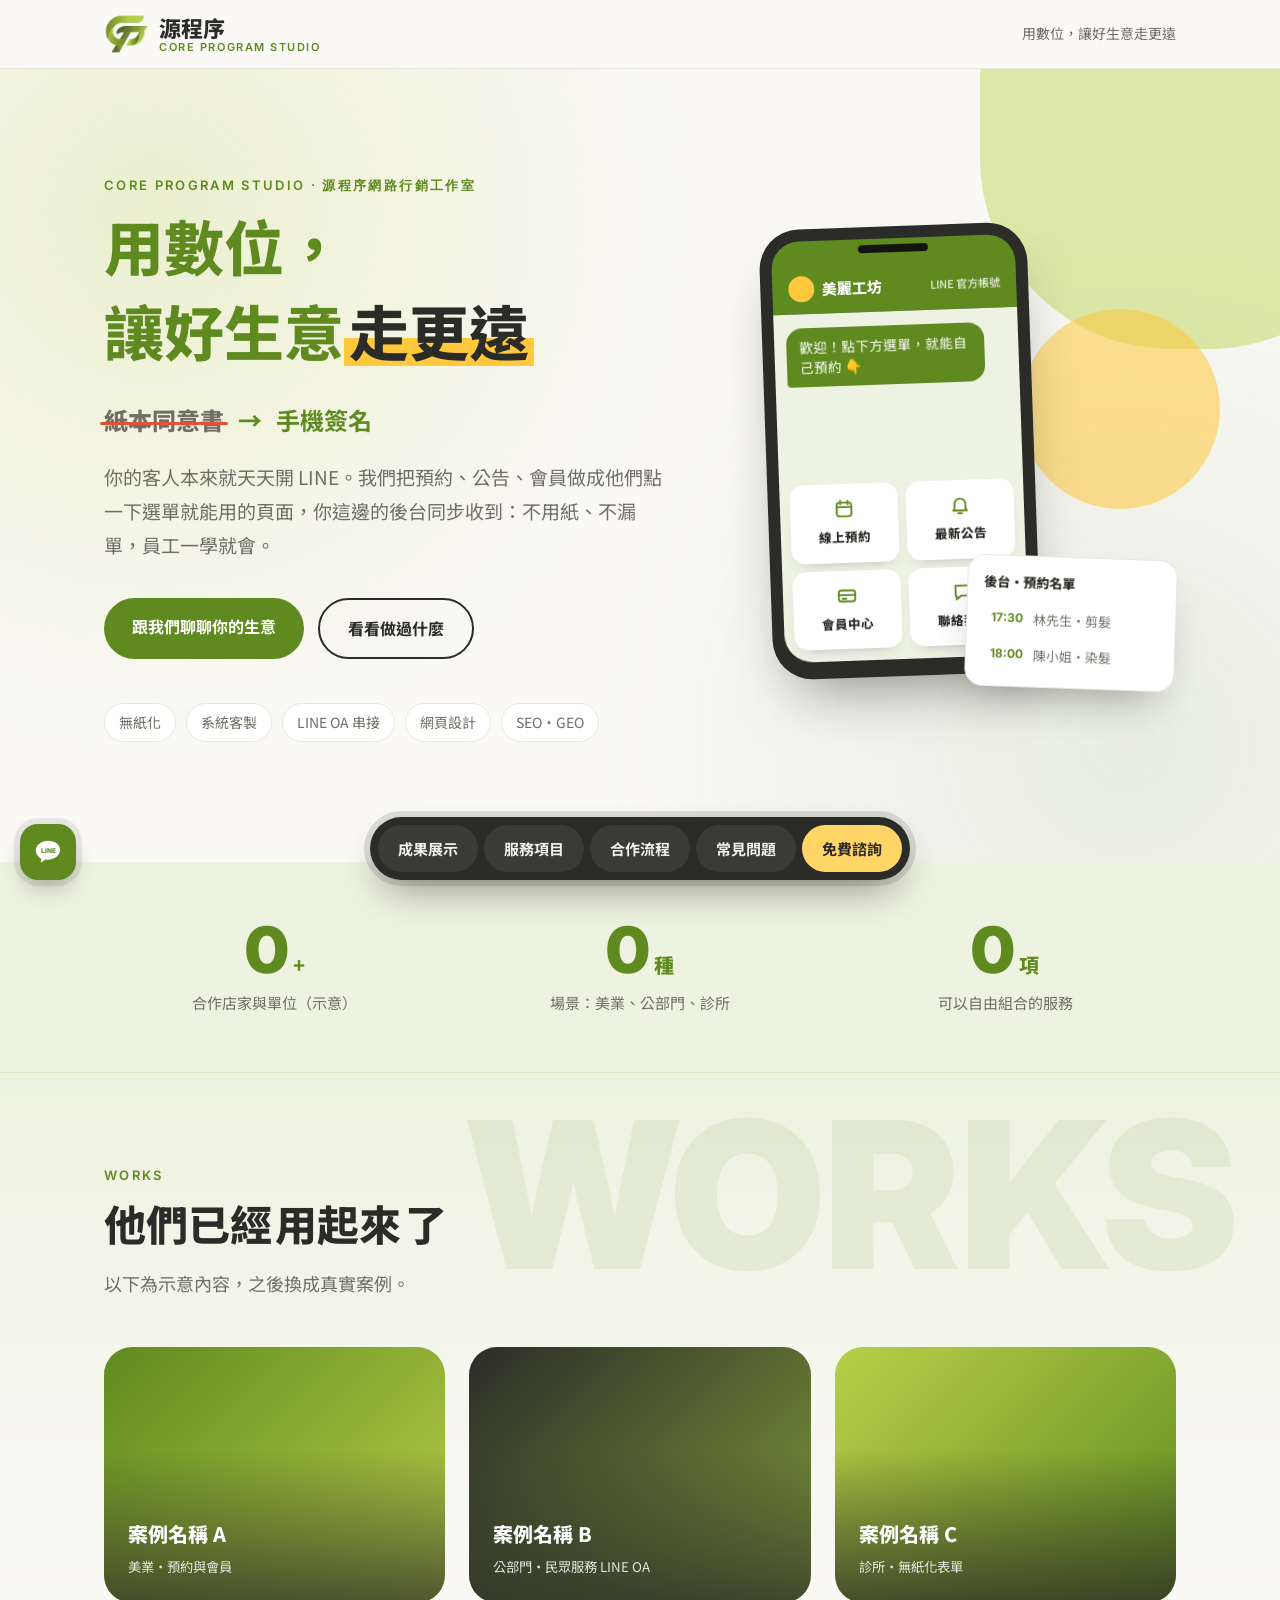
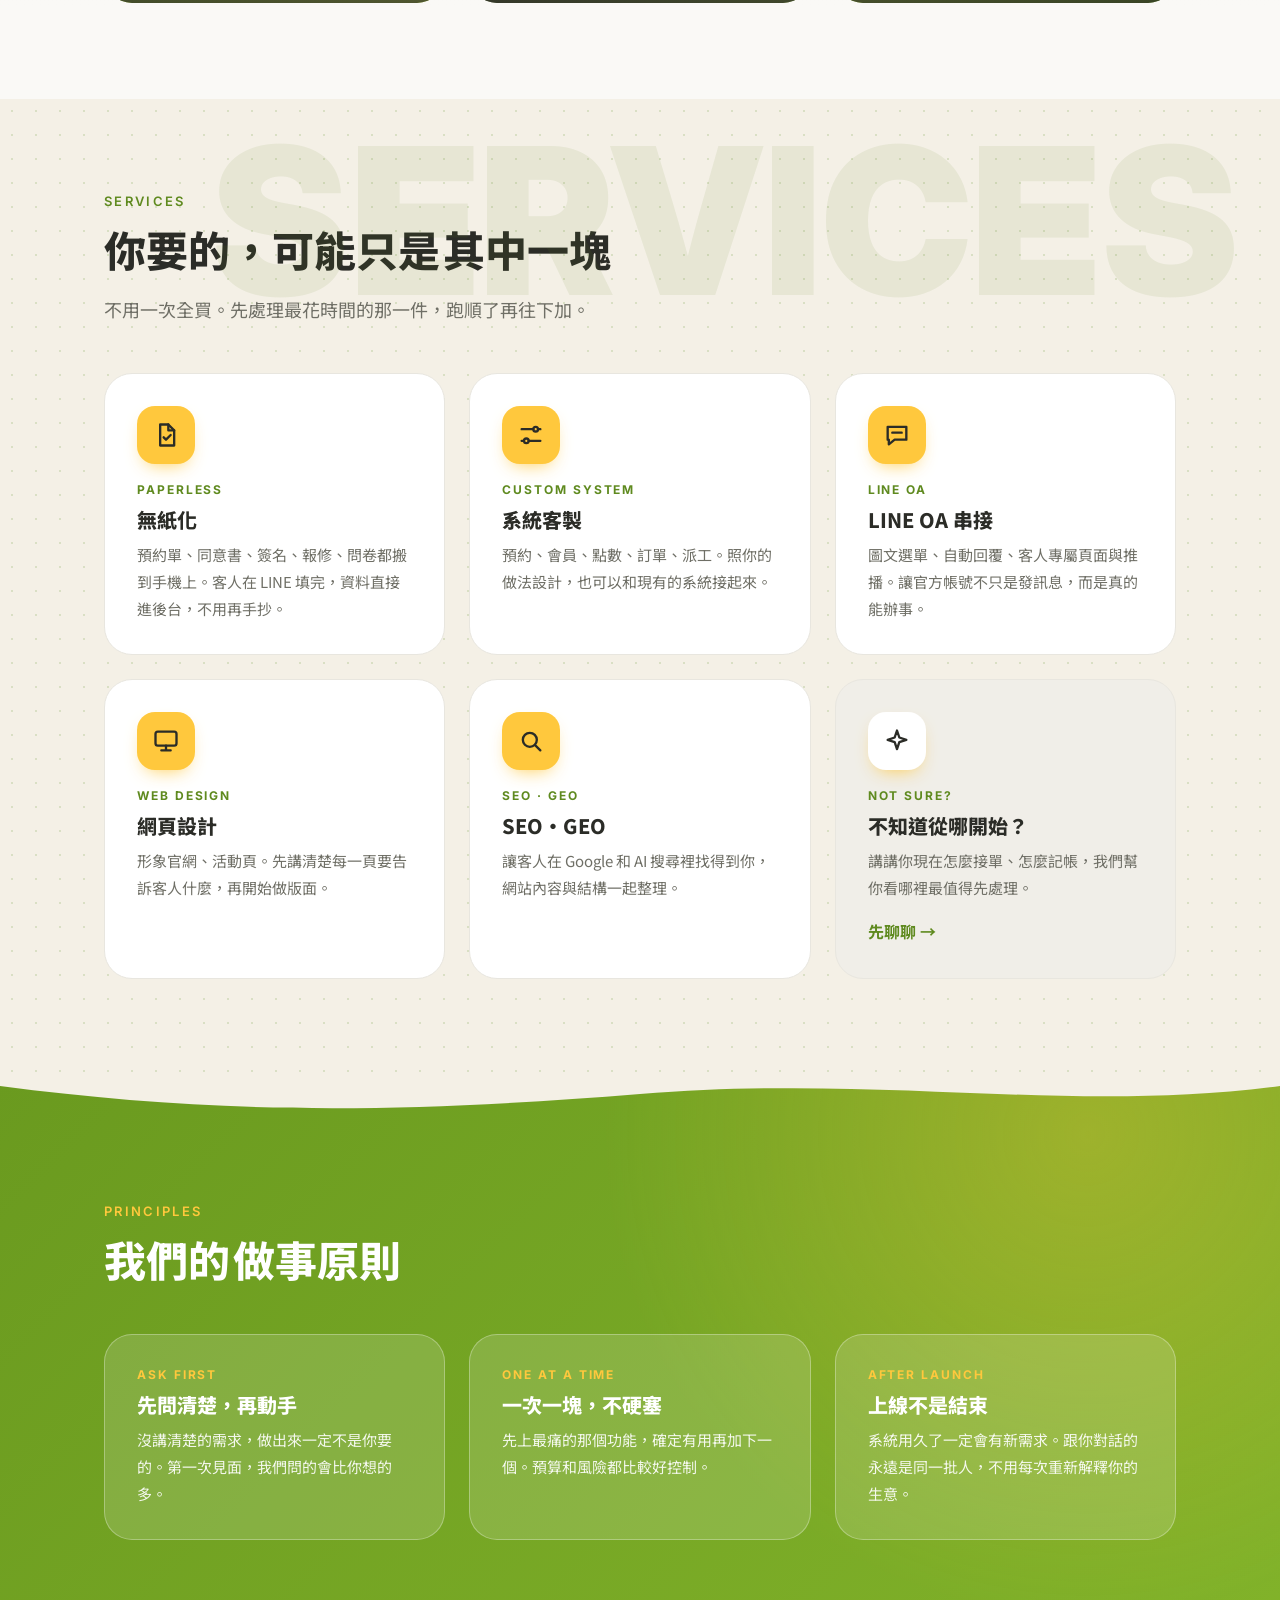
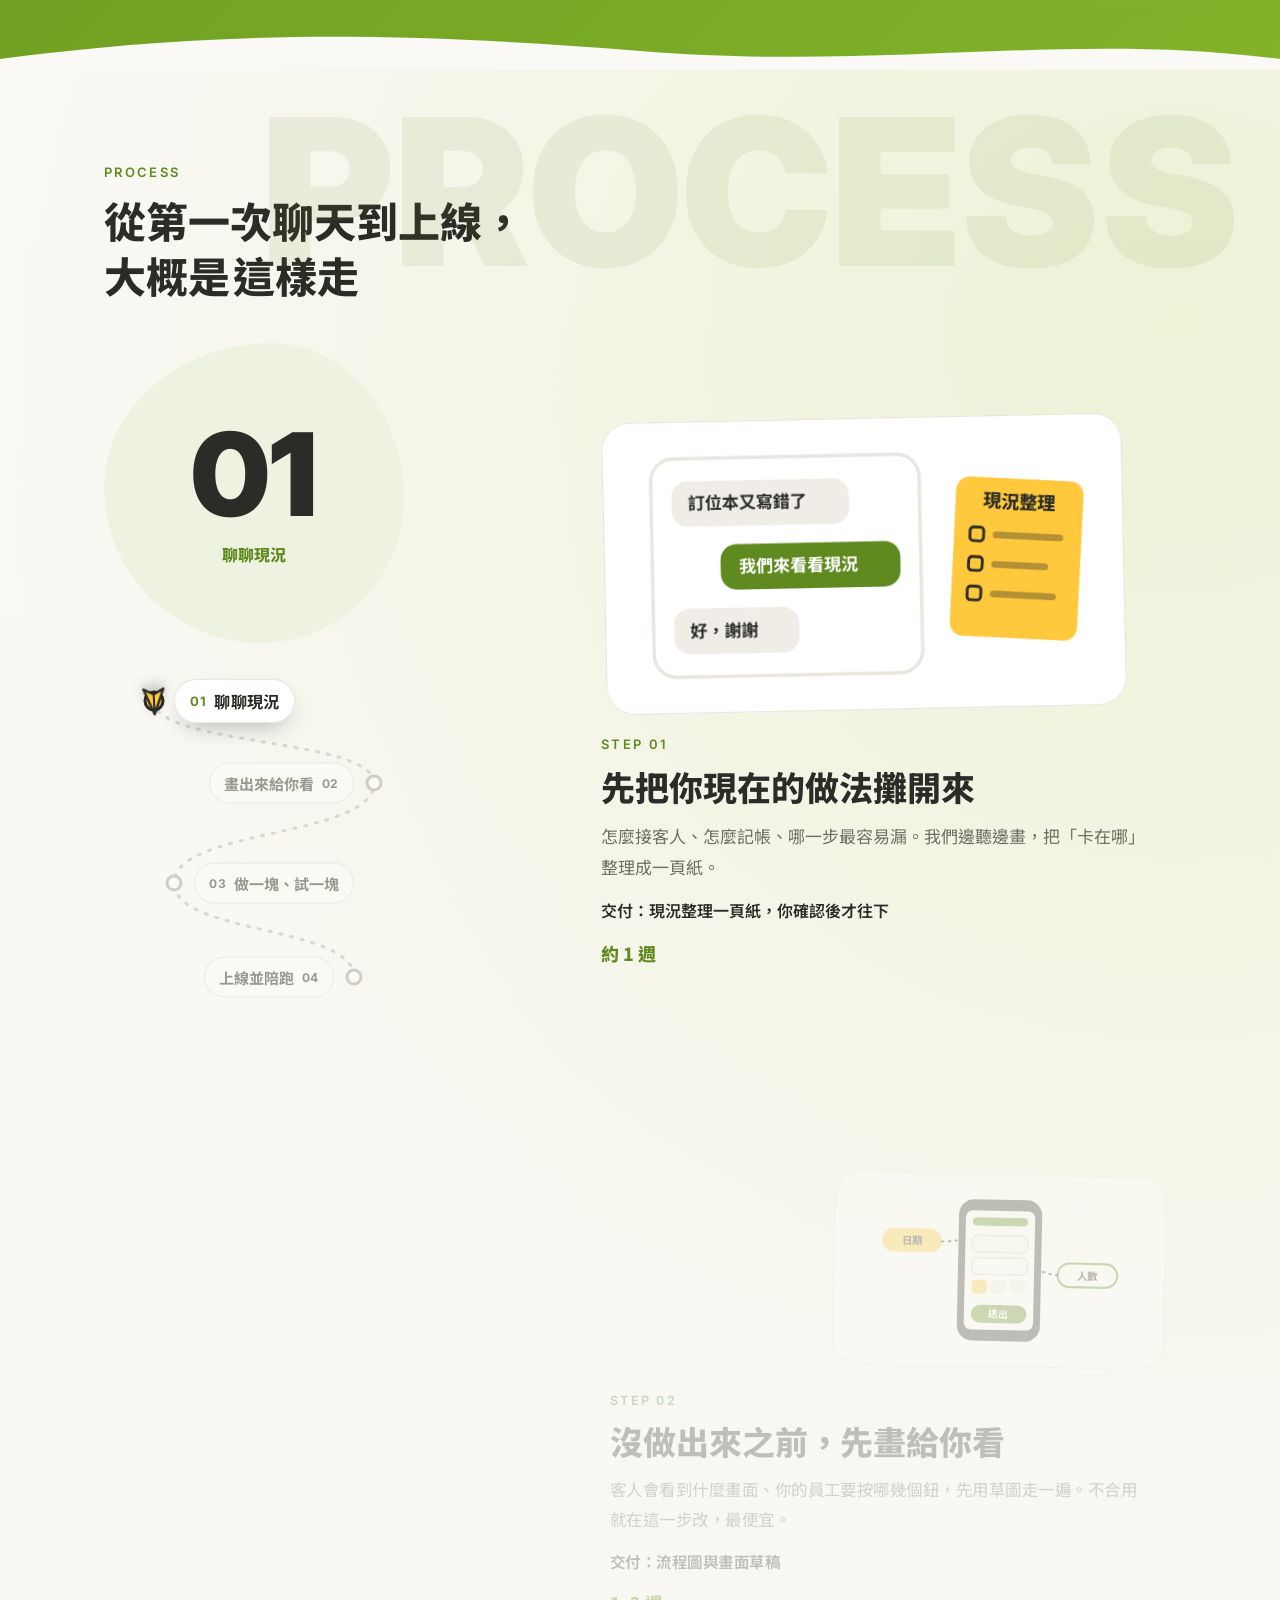
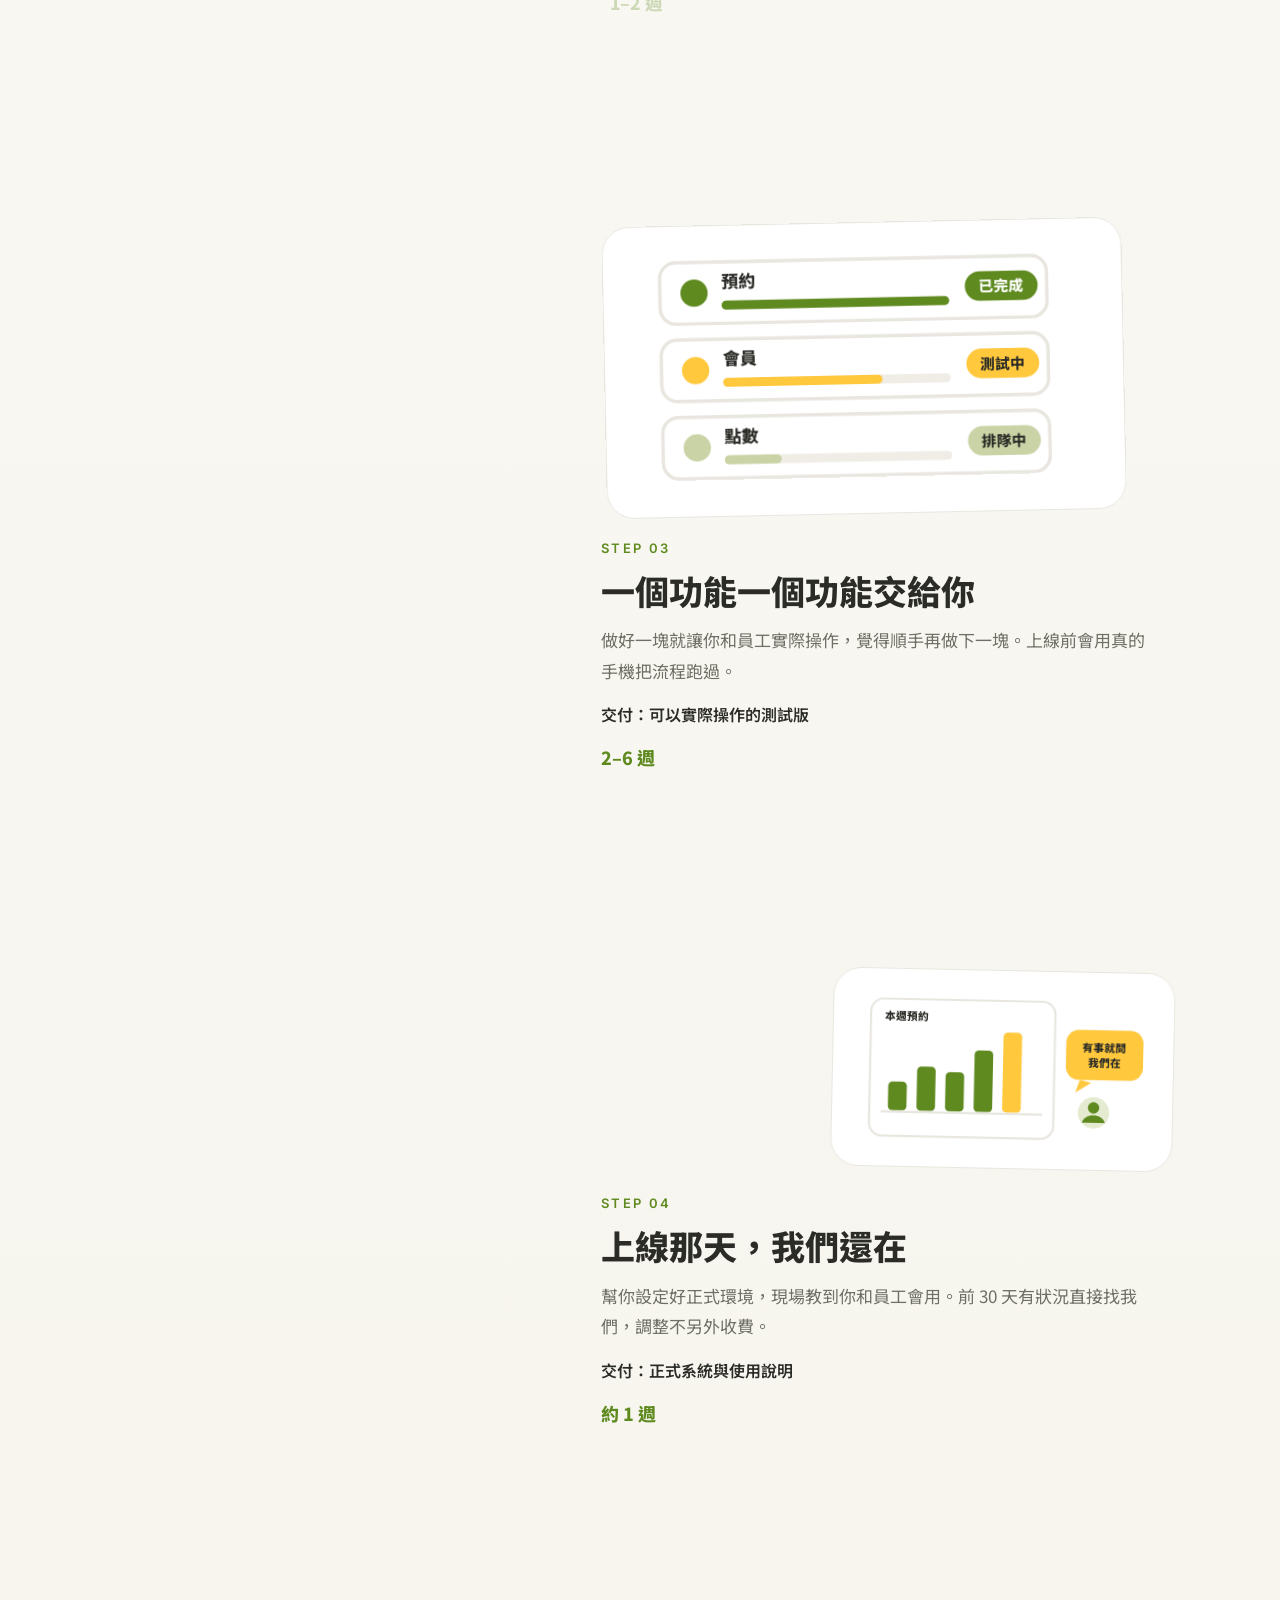
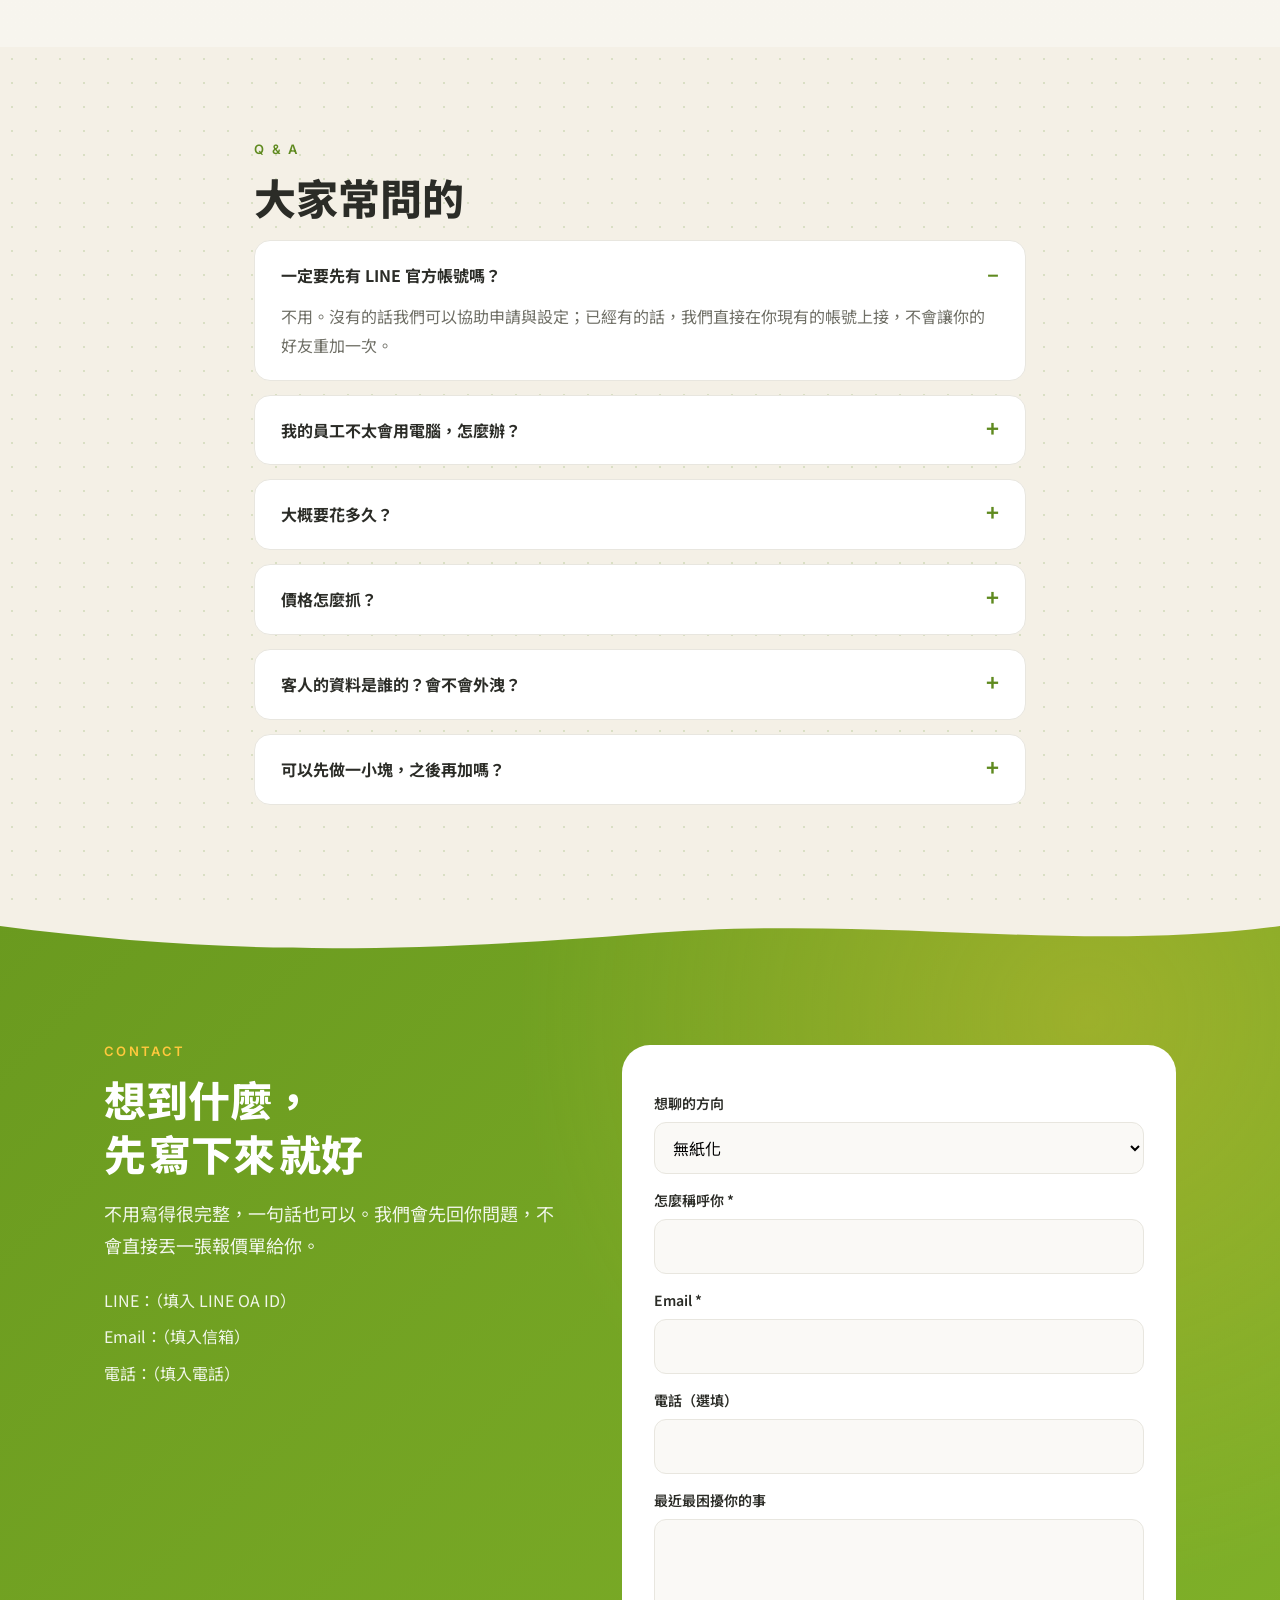
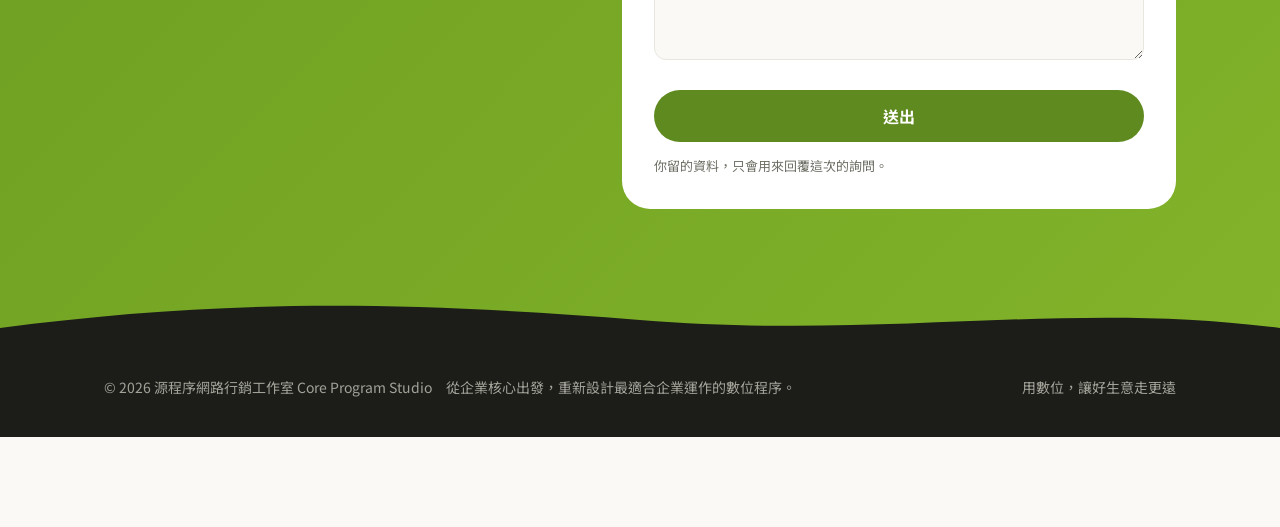
==== index.html @ 628db8d5 "源程序官網第一版：首頁操作演示、曲線流程、淡入與視差特效 Co-Authored-By: Claude Sonnet 5.5 <noreply@anthropic.com>" ====
<!doctype html>
<html lang="zh-Hant">
<head>
<meta charset="utf-8">
<meta name="viewport" content="width=device-width,initial-scale=1">
<title>源程序 Core Program Studio｜用數位，讓好生意走更遠</title>
<link rel="icon" href="assets/logo.png">
<meta name="robots" content="noindex,nofollow"><!-- 臨時網址階段不讓搜尋引擎收錄；換正式網域時刪掉這行 -->
<meta name="description" content="源程序工作室：無紙化、系統客製、LINE OA 串接、網頁設計、SEO・GEO。先理解你的生意，再決定做哪些功能。">
<link rel="preconnect" href="https://fonts.googleapis.com">
<link href="https://fonts.googleapis.com/css2?family=Inter:wght@600;700;900&family=Noto+Sans+TC:wght@400;500;700;800&display=swap" rel="stylesheet">
<link rel="stylesheet" href="style.css">
</head>
<body>

<header>
  <div class="wrap nav">
    <a href="#top" class="brand">
      <img src="assets/logo-mark.png" alt="源程序標誌" height="40">
      <span class="brand-text">源程序<small>Core Program Studio</small></span>
    </a>
    <span class="tagline">用數位，讓好生意走更遠</span>
  </div>
</header>

<main id="top">
<section class="hero">
  <div class="blob b1"></div><div class="blob b2"></div>
  <div class="wrap hero-grid">
    <div class="hero-copy">
    <div class="eyebrow">Core Program Studio · 源程序網路行銷工作室</div>
    <h1><span class="line"><span>用數位，</span></span><span class="line accent"><span>讓好生意<span class="hl">走更遠</span></span></span></h1>
    <div class="swapline" aria-hidden="true"><span class="swap-from"><s id="swOld">紙本預約單</s></span><i>→</i><b id="swNew">LINE 預約</b></div>
    <p>你的客人本來就天天開 LINE。我們把預約、公告、會員做成他們點一下選單就能用的頁面，你這邊的後台同步收到：不用紙、不漏單，員工一學就會。</p>
    <div class="cta">
      <a href="#contact" class="btn">跟我們聊聊你的生意</a>
      <a href="#works" class="btn ghost">看看做過什麼</a>
    </div>
    <div class="tags"><span>無紙化</span><span>系統客製</span><span>LINE OA 串接</span><span>網頁設計</span><span>SEO・GEO</span></div>
    </div>
    <div class="hero-demo" aria-hidden="true">
      <div class="phone">
        <div class="phone-top"><i></i>美麗工坊<small>LINE 官方帳號</small></div>
        <div class="screen" id="screen">
          <div class="sc sc-menu on">
            <div class="msg b greet">歡迎！點下方選單，就能自己預約 👇</div>
            <div class="rmenu">
              <div class="rm" data-k="book"><svg viewBox="0 0 24 24" width="22" height="22" fill="none" stroke="currentColor" stroke-width="2" stroke-linecap="round" stroke-linejoin="round"><rect x="4" y="5" width="16" height="15" rx="3"/><path d="M8 3v4M16 3v4M4 10h16"/></svg>線上預約</div>
              <div class="rm"><svg viewBox="0 0 24 24" width="22" height="22" fill="none" stroke="currentColor" stroke-width="2" stroke-linecap="round" stroke-linejoin="round"><path d="M6 16V11a6 6 0 0112 0v5l1.5 2h-15z"/><path d="M10 21h4"/></svg>最新公告</div>
              <div class="rm"><svg viewBox="0 0 24 24" width="22" height="22" fill="none" stroke="currentColor" stroke-width="2" stroke-linecap="round" stroke-linejoin="round"><rect x="3" y="6" width="18" height="12" rx="3"/><path d="M3 11h18M7 15h4"/></svg>會員中心</div>
              <div class="rm"><svg viewBox="0 0 24 24" width="22" height="22" fill="none" stroke="currentColor" stroke-width="2" stroke-linecap="round" stroke-linejoin="round"><path d="M4 5h16v11H10l-5 4v-4H4z"/></svg>聯絡我們</div>
            </div>
          </div>
          <div class="sc sc-form">
            <div class="liff-h">線上預約<i>×</i></div>
            <div class="liff-l">選日期</div>
            <div class="chips" id="dChips"><span>10/2 五</span><span>10/3 六</span><span>10/4 日</span></div>
            <div class="liff-l">選時段</div>
            <div class="chips" id="tChips"><span>17:00</span><span>18:00</span><span>19:00</span></div>
            <div class="liff-l">人數</div>
            <div class="stepper"><i>−</i><b id="pc">1</b><i id="plus">＋</i></div>
            <div class="liff-btn" id="subBtn">確認預約</div>
          </div>
          <div class="sc sc-done"><div class="okc">✓</div><b>預約完成</b><small>我們已收到你的預約</small></div>
          <div class="tap" id="tap"></div>
        </div>
      </div>
      <div class="admin">
        <div class="admin-h">後台・預約名單</div>
        <ul id="adminList">
          <li><span>17:30</span>林先生・剪髮</li>
          <li><span>18:00</span>陳小姐・染髮</li>
        </ul>
      </div>
    </div>
  </div>
</section>

<section class="stats">
  <div class="wrap grid g3" style="margin-top:0">
    <div class="stat reveal"><b data-count="30">0</b><span>+</span><p>合作店家與單位（示意）</p></div>
    <div class="stat reveal"><b data-count="3">0</b><span>種</span><p>場景：美業、公部門、診所</p></div>
    <div class="stat reveal"><b data-count="5">0</b><span>項</span><p>可以自由組合的服務</p></div>
  </div>
</section>

<section id="works">
  <div class="watermark">WORKS</div>
  <div class="wrap">
    <div class="eyebrow">Works</div>
    <h2>他們已經<span class="hl">用起來</span>了</h2>
    <p class="lead">以下為示意內容，之後換成真實案例。</p>
    <div class="grid g3">
      <div class="work w1 reveal"><h3 style="color:#fff">案例名稱 A</h3><small>美業・預約與會員</small></div>
      <div class="work w2 reveal"><h3 style="color:#fff">案例名稱 B</h3><small>公部門・民眾服務 LINE OA</small></div>
      <div class="work w3 reveal"><h3 style="color:#fff">案例名稱 C</h3><small>診所・無紙化表單</small></div>
    </div>
  </div>
</section>

<section id="services" class="alt">
  <div class="watermark">SERVICES</div>
  <div class="wrap">
    <div class="eyebrow">Services</div>
    <h2>你要的，可能只是<span class="hl">其中一塊</span></h2>
    <p class="lead">不用一次全買。先處理最花時間的那一件，跑順了再往下加。</p>
    <div class="grid g3">
      <div class="card reveal"><div class="icon"><svg width="28" height="28" viewBox="0 0 24 24" fill="none" stroke="currentColor" stroke-width="2" stroke-linecap="round" stroke-linejoin="round"><path d="M7 3h7l5 5v13H7z"/><path d="M14 3v5h5"/><path d="M10 14l2 2 4-4"/></svg></div><div class="en">PAPERLESS</div><h3>無紙化</h3><p>預約單、同意書、簽名、報修、問卷都搬到手機上。客人在 LINE 填完，資料直接進後台，不用再手抄。</p></div>
      <div class="card reveal"><div class="icon"><svg width="28" height="28" viewBox="0 0 24 24" fill="none" stroke="currentColor" stroke-width="2" stroke-linecap="round" stroke-linejoin="round"><path d="M4 7h10M18 7h2M4 17h2M10 17h10"/><circle cx="16" cy="7" r="2"/><circle cx="8" cy="17" r="2"/></svg></div><div class="en">CUSTOM SYSTEM</div><h3>系統客製</h3><p>預約、會員、點數、訂單、派工。照你的做法設計，也可以和現有的系統接起來。</p></div>
      <div class="card reveal"><div class="icon"><svg width="28" height="28" viewBox="0 0 24 24" fill="none" stroke="currentColor" stroke-width="2" stroke-linecap="round" stroke-linejoin="round"><path d="M4 5h16v11H10l-5 4v-4H4z"/><path d="M8 10h8"/></svg></div><div class="en">LINE OA</div><h3>LINE OA 串接</h3><p>圖文選單、自動回覆、客人專屬頁面與推播。讓官方帳號不只是發訊息，而是真的能辦事。</p></div>
      <div class="card reveal"><div class="icon"><svg width="28" height="28" viewBox="0 0 24 24" fill="none" stroke="currentColor" stroke-width="2" stroke-linecap="round" stroke-linejoin="round"><rect x="3" y="4" width="18" height="12" rx="2"/><path d="M8 20h8M12 16v4"/></svg></div><div class="en">WEB DESIGN</div><h3>網頁設計</h3><p>形象官網、活動頁。先講清楚每一頁要告訴客人什麼，再開始做版面。</p></div>
      <div class="card reveal"><div class="icon"><svg width="28" height="28" viewBox="0 0 24 24" fill="none" stroke="currentColor" stroke-width="2" stroke-linecap="round" stroke-linejoin="round"><circle cx="11" cy="11" r="6"/><path d="m20 20-4.5-4.5"/></svg></div><div class="en">SEO · GEO</div><h3>SEO・GEO</h3><p>讓客人在 Google 和 AI 搜尋裡找得到你，網站內容與結構一起整理。</p></div>
      <div class="card reveal" style="background:var(--peach)"><div class="icon" style="background:#fff"><svg width="28" height="28" viewBox="0 0 24 24" fill="none" stroke="currentColor" stroke-width="2" stroke-linecap="round" stroke-linejoin="round"><path d="M12 3l2 6 6 2-6 2-2 6-2-6-6-2 6-2z"/></svg></div><div class="en">NOT SURE?</div><h3>不知道從哪開始？</h3><p>講講你現在怎麼接單、怎麼記帳，我們幫你看哪裡最值得先處理。</p><a class="more" href="#contact">先聊聊 →</a></div>
    </div>
  </div>
</section>

<section class="dark wave-a">
  <div class="wrap">
    <div class="eyebrow">Principles</div>
    <h2>我們的<span class="hl y">做事原則</span></h2>
    <div class="grid g3">
      <div class="card reveal"><div class="en">ASK FIRST</div><h3>先問清楚，再動手</h3><p>沒講清楚的需求，做出來一定不是你要的。第一次見面，我們問的會比你想的多。</p></div>
      <div class="card reveal"><div class="en">ONE AT A TIME</div><h3>一次一塊，不硬塞</h3><p>先上最痛的那個功能，確定有用再加下一個。預算和風險都比較好控制。</p></div>
      <div class="card reveal"><div class="en">AFTER LAUNCH</div><h3>上線不是結束</h3><p>系統用久了一定會有新需求。跟你對話的永遠是同一批人，不用每次重新解釋你的生意。</p></div>
    </div>
  </div>
</section>

<section id="process">
  <div class="watermark">PROCESS</div>
  <div class="wrap">
    <div class="eyebrow">Process</div>
    <h2>從第一次聊天到上線，<br>大概是<span class="hl">這樣走</span></h2>
    <div class="proc">
      <aside class="proc-side">
        <div class="proc-blob"><b id="pn">01</b><span id="pt">聊聊現況</span><i class="bar"></i></div>
        <div class="proc-nav"><svg class="route" viewBox="0 0 340 340" aria-hidden="true"><defs><mask id="routeMask"><path id="rMask" fill="none" stroke="#fff" stroke-width="12"/></mask></defs><path id="rBase" class="r-base" fill="none"/><path id="rFill" class="r-fill" fill="none" mask="url(#routeMask)"/><g id="rNodes"></g><g id="plane"><svg x="-16" y="-16" width="32" height="32" viewBox="0 0 24 24"><path d="M12 2L4.5 21 12 17l7.5 4z" fill="#ffc83d" stroke="#2b2c27" stroke-width="1.8" stroke-linejoin="round"/><path d="M12 2v15" stroke="#2b2c27" stroke-width="1.5"/></svg></g></svg><ol class="proc-list"><li data-i="0"><span>01</span>聊聊現況</li><li data-i="1"><span>02</span>畫出來給你看</li><li data-i="2"><span>03</span>做一塊、試一塊</li><li data-i="3"><span>04</span>上線並陪跑</li></ol></div>
      </aside>
      <div class="proc-body"><article class="pstep" data-i="0"><div class="pill"><svg viewBox="0 0 420 220"><rect x="24" y="14" width="236" height="192" rx="20" fill="#fff" stroke="#e8e6df" stroke-width="3"/>
<rect x="42" y="34" width="156" height="40" rx="14" fill="#efede6"/><text x="56" y="59" text-anchor="start" font-size="15" font-weight="700" fill="#2b2c27" font-family="Noto Sans TC,sans-serif">訂位本又寫錯了</text>
<rect x="84" y="90" width="158" height="40" rx="14" fill="#5f8a1f"/><text x="100" y="115" text-anchor="start" font-size="15" font-weight="700" fill="#fff" font-family="Noto Sans TC,sans-serif">我們來看看現況</text>
<rect x="42" y="146" width="110" height="40" rx="14" fill="#efede6"/><text x="56" y="171" text-anchor="start" font-size="15" font-weight="700" fill="#2b2c27" font-family="Noto Sans TC,sans-serif">好，謝謝</text>
<g transform="rotate(4 345 110)"><rect x="288" y="38" width="112" height="140" rx="12" fill="#ffc83d"/><text x="344" y="64" text-anchor="middle" font-size="16" font-weight="800" fill="#2b2c27" font-family="Noto Sans TC,sans-serif">現況整理</text>
<rect x="302" y="82" width="12" height="12" rx="3" fill="none" stroke="#2b2c27" stroke-width="2.5"/><rect x="322" y="85" width="62" height="6" rx="3" fill="#2b2c27" opacity=".35"/>
<rect x="302" y="108" width="12" height="12" rx="3" fill="none" stroke="#2b2c27" stroke-width="2.5"/><rect x="322" y="111" width="50" height="6" rx="3" fill="#2b2c27" opacity=".35"/>
<rect x="302" y="134" width="12" height="12" rx="3" fill="none" stroke="#2b2c27" stroke-width="2.5"/><rect x="322" y="137" width="58" height="6" rx="3" fill="#2b2c27" opacity=".35"/></g></svg></div><div class="eyebrow">STEP 01</div><h3>先把你現在的做法攤開來</h3><p>怎麼接客人、怎麼記帳、哪一步最容易漏。我們邊聽邊畫，把「卡在哪」整理成一頁紙。</p><div class="out">交付：現況整理一頁紙，你確認後才往下</div><div class="time">約 1 週</div></article><article class="pstep" data-i="1"><div class="pill"><svg viewBox="0 0 420 220"><rect x="150" y="8" width="120" height="204" rx="22" fill="#2b2c27"/><rect x="160" y="24" width="100" height="172" rx="10" fill="#fff"/>
<rect x="170" y="34" width="80" height="12" rx="6" fill="#5f8a1f"/><rect x="170" y="60" width="80" height="24" rx="8" fill="none" stroke="#d9d7ce" stroke-width="2.5"/><rect x="170" y="92" width="80" height="24" rx="8" fill="none" stroke="#d9d7ce" stroke-width="2.5"/>
<rect x="170" y="124" width="22" height="20" rx="6" fill="#ffc83d"/><rect x="198" y="124" width="22" height="20" rx="6" fill="#efede6"/><rect x="226" y="124" width="22" height="20" rx="6" fill="#efede6"/>
<rect x="170" y="160" width="80" height="26" rx="13" fill="#5f8a1f"/><text x="210" y="178" text-anchor="middle" font-size="14" font-weight="800" fill="#fff" font-family="Noto Sans TC,sans-serif">送出</text>
<rect x="40" y="52" width="86" height="34" rx="17" fill="#ffc83d"/><text x="83" y="75" text-anchor="middle" font-size="15" font-weight="800" fill="#2b2c27" font-family="Noto Sans TC,sans-serif">日期</text><rect x="294" y="98" width="86" height="34" rx="17" fill="#fff" stroke="#5f8a1f" stroke-width="3"/><text x="337" y="121" text-anchor="middle" font-size="15" font-weight="800" fill="#2b2c27" font-family="Noto Sans TC,sans-serif">人數</text>
<path d="M126 70c14 0 14 -2 24 -2M294 115c-12 0-14-4-24-4" fill="none" stroke="#2b2c27" stroke-width="3" stroke-linecap="round" stroke-dasharray="2 8"/></svg></div><div class="eyebrow">STEP 02</div><h3>沒做出來之前，先畫給你看</h3><p>客人會看到什麼畫面、你的員工要按哪幾個鈕，先用草圖走一遍。不合用就在這一步改，最便宜。</p><div class="out">交付：流程圖與畫面草稿</div><div class="time">1–2 週</div></article><article class="pstep" data-i="2"><div class="pill"><svg viewBox="0 0 420 220"><rect x="32" y="14" width="340" height="54" rx="14" fill="#fff" stroke="#e8e6df" stroke-width="3"/><circle cx="62" cy="41" r="12" fill="#5f8a1f"/><text x="86" y="37" text-anchor="start" font-size="15" font-weight="800" fill="#2b2c27" font-family="Noto Sans TC,sans-serif">預約</text><rect x="86" y="48" width="200" height="8" rx="4" fill="#efede6"/><rect x="86" y="48" width="200" height="8" rx="4" fill="#5f8a1f"/><rect x="300" y="27" width="64" height="26" rx="13" fill="#5f8a1f"/><text x="332" y="45" text-anchor="middle" font-size="13" font-weight="800" fill="#fff" font-family="Noto Sans TC,sans-serif">已完成</text><rect x="32" y="82" width="340" height="54" rx="14" fill="#fff" stroke="#e8e6df" stroke-width="3"/><circle cx="62" cy="109" r="12" fill="#ffc83d"/><text x="86" y="105" text-anchor="start" font-size="15" font-weight="800" fill="#2b2c27" font-family="Noto Sans TC,sans-serif">會員</text><rect x="86" y="116" width="200" height="8" rx="4" fill="#efede6"/><rect x="86" y="116" width="140" height="8" rx="4" fill="#ffc83d"/><rect x="300" y="95" width="64" height="26" rx="13" fill="#ffc83d"/><text x="332" y="113" text-anchor="middle" font-size="13" font-weight="800" fill="#2b2c27" font-family="Noto Sans TC,sans-serif">測試中</text><rect x="32" y="150" width="340" height="54" rx="14" fill="#fff" stroke="#e8e6df" stroke-width="3"/><circle cx="62" cy="177" r="12" fill="#c9d3a5"/><text x="86" y="173" text-anchor="start" font-size="15" font-weight="800" fill="#2b2c27" font-family="Noto Sans TC,sans-serif">點數</text><rect x="86" y="184" width="200" height="8" rx="4" fill="#efede6"/><rect x="86" y="184" width="50" height="8" rx="4" fill="#c9d3a5"/><rect x="300" y="163" width="64" height="26" rx="13" fill="#c9d3a5"/><text x="332" y="181" text-anchor="middle" font-size="13" font-weight="800" fill="#2b2c27" font-family="Noto Sans TC,sans-serif">排隊中</text></svg></div><div class="eyebrow">STEP 03</div><h3>一個功能一個功能交給你</h3><p>做好一塊就讓你和員工實際操作，覺得順手再做下一塊。上線前會用真的手機把流程跑過。</p><div class="out">交付：可以實際操作的測試版</div><div class="time">2–6 週</div></article><article class="pstep" data-i="3"><div class="pill"><svg viewBox="0 0 420 220"><rect x="24" y="14" width="258" height="192" rx="18" fill="#fff" stroke="#e8e6df" stroke-width="3"/><text x="44" y="44" text-anchor="start" font-size="15" font-weight="800" fill="#2b2c27" font-family="Noto Sans TC,sans-serif">本週預約</text><rect x="50" y="130" width="26" height="40" rx="6" fill="#5f8a1f"/><rect x="90" y="108" width="26" height="62" rx="6" fill="#5f8a1f"/><rect x="130" y="115" width="26" height="55" rx="6" fill="#5f8a1f"/><rect x="170" y="84" width="26" height="86" rx="6" fill="#5f8a1f"/><rect x="210" y="58" width="26" height="112" rx="6" fill="#ffc83d"/><path d="M40 172h226" stroke="#e8e6df" stroke-width="3"/>
<rect x="298" y="52" width="108" height="70" rx="18" fill="#ffc83d"/><path d="M318 122l-6 18 22-14z" fill="#ffc83d"/><text x="352" y="82" text-anchor="middle" font-size="15" font-weight="800" fill="#2b2c27" font-family="Noto Sans TC,sans-serif">有事就問</text><text x="352" y="104" text-anchor="middle" font-size="15" font-weight="800" fill="#2b2c27" font-family="Noto Sans TC,sans-serif">我們在</text>
<circle cx="338" cy="168" r="22" fill="#e4ebd0"/><circle cx="338" cy="161" r="8" fill="#5f8a1f"/><path d="M322 182c3-14 29-14 32 0z" fill="#5f8a1f"/></svg></div><div class="eyebrow">STEP 04</div><h3>上線那天，我們還在</h3><p>幫你設定好正式環境，現場教到你和員工會用。前 30 天有狀況直接找我們，調整不另外收費。</p><div class="out">交付：正式系統與使用說明</div><div class="time">約 1 週</div></article></div>
    </div>
  </div>
</section>

<section id="faq" class="alt">
  <div class="wrap" style="max-width:820px">
    <div class="eyebrow">Q &amp; A</div>
    <h2>大家常問的</h2>
    <details open><summary>一定要先有 LINE 官方帳號嗎？</summary><p>不用。沒有的話我們可以協助申請與設定；已經有的話，我們直接在你現有的帳號上接，不會讓你的好友重加一次。</p></details><details><summary>我的員工不太會用電腦，怎麼辦？</summary><p>我們會把操作做得像用 LINE 一樣簡單，並且現場帶你和員工實際操作。另外會附一份有截圖的使用說明，忘記時照著點就好。</p></details><details><summary>大概要花多久？</summary><p>只做單一功能（例如線上預約）通常 3–6 週；同時做好幾個功能，或要跟你現有的系統串接，大約 1–3 個月。進度主要取決於你多快能確認內容。</p></details><details><summary>價格怎麼抓？</summary><p>看三件事：要做幾個功能、要不要跟既有系統串接、舊資料要不要搬。我們會把每一項分開列在報價單上，簽約前你就知道總共多少。</p></details><details><summary>客人的資料是誰的？會不會外洩？</summary><p>資料是你的。我們依你的授權才存取，每個客戶的資料彼此隔開，並定期備份。要搬到別處，我們可以完整交還。</p></details><details><summary>可以先做一小塊，之後再加嗎？</summary><p>可以，我們也建議這樣。規劃時就會預留之後要加的位置，下一個功能不必把前面的重做。</p></details>
  </div>
</section>

<section id="contact" class="dark wave-b">
  <div class="wrap contact-box">
    <div>
      <div class="eyebrow">Contact</div>
      <h2>想到什麼，<br>先<span class="hl y">寫下來</span>就好</h2>
      <p class="lead">不用寫得很完整，一句話也可以。我們會先回你問題，不會直接丟一張報價單給你。</p>
      <ul>
        <li>LINE：（填入 LINE OA ID）</li>
        <li>Email：（填入信箱）</li>
        <li>電話：（填入電話）</li>
      </ul>
    </div>
    <form id="contact-form">
      <label for="topic">想聊的方向</label>
      <select id="topic"><option>無紙化</option><option>系統客製</option><option>LINE OA 串接</option><option>網頁設計</option><option>SEO・GEO</option><option>還不確定</option></select>
      <label for="name">怎麼稱呼你 *</label><input id="name" required>
      <label for="email">Email *</label><input id="email" type="email" required>
      <label for="phone">電話（選填）</label><input id="phone" type="tel">
      <label for="need">最近最困擾你的事</label><textarea id="need" rows="4"></textarea>
      <button class="btn" type="submit">送出</button>
      <div id="form-msg"></div>
      <small>你留的資料，只會用來回覆這次的詢問。</small>
    </form>
  </div>
</section>
</main>

<footer><div class="wrap"><div>© 2026 源程序網路行銷工作室 Core Program Studio　從企業核心出發，重新設計最適合企業運作的數位程序。</div><div>用數位，讓好生意走更遠</div></div></footer>

<!-- LINE 浮動按鈕：之後把 href 換成 https://line.me/R/ti/p/@你的OA_ID -->
<a class="fab line-fab" href="#contact" aria-label="LINE 諮詢"><span class="bubble">有問題嗎？點我聊聊 👋</span><svg width="30" height="30" viewBox="0 0 32 32"><path d="M16 4C8.8 4 3 8.7 3 14.5c0 3.7 2.4 7 6 8.9-.2.8-.7 2.600-.8 3 0 0 0 .3.2.4.2.1.4 0 .4 0 .6-.1 3.700-2.400 4.300-2.800.9.1 1.800.2 2.800.2 7.200 0 13-4.700 13-10.500S23.200 4 16 4z" fill="#fff"/><text x="16" y="17.500" font-size="7" font-weight="800" text-anchor="middle" fill="#5f8a1f" font-family="Inter,sans-serif">LINE</text></svg></a>

<nav class="dock" aria-label="快速選單">
  <a href="#works" data-spy="works">成果展示</a>
  <a href="#services" data-spy="services">服務項目</a>
  <a href="#process" data-spy="process">合作流程</a>
  <a href="#faq" data-spy="faq">常見問題</a>
  <a href="#contact" class="cta" data-spy="contact">免費諮詢</a>
</nav>

<a class="fab top-fab" href="#top" aria-label="回到頂端">↑</a>

<script src="main.js"></script>
</body>
</html>
---- style.css ----
:root{
  --cream:#faf9f6; --paper:#fff; --coral:#5f8a1f; --coral-d:#4b6f14; --amber:#b8d048;
  --maroon:#2b2c27; --ink:#34352f; --muted:#6f6f66; --line:#e8e6df; --peach:#f0eee8;
  --radius:20px; --max:1120px;
}
*{box-sizing:border-box;margin:0;padding:0}
html{scroll-behavior:smooth}
body{font-family:"Noto Sans TC","PingFang TC","Microsoft JhengHei",system-ui,sans-serif;background:var(--cream);color:var(--ink);line-height:1.8;-webkit-font-smoothing:antialiased}
img,svg{max-width:100%;display:block}
a{color:inherit;text-decoration:none}
.wrap{max-width:var(--max);margin:0 auto;padding:0 24px}
section{padding:96px 0;position:relative;overflow:hidden}
.eyebrow{font:600 13px/1 "Inter",system-ui,sans-serif;letter-spacing:.18em;text-transform:uppercase;color:var(--coral);margin-bottom:14px}
h1,h2,h3{color:var(--maroon);line-height:1.3;font-weight:800}
h1{font-size:clamp(34px,6vw,60px)}
h2{font-size:clamp(28px,4vw,42px);margin-bottom:16px}
h3{font-size:20px;margin-bottom:8px}
p.lead{font-size:18px;color:var(--muted);max-width:640px}
.watermark{position:absolute;right:-20px;top:20px;font:900 clamp(80px,16vw,220px)/1 "Inter",sans-serif;color:var(--peach);opacity:.7;pointer-events:none;user-select:none;white-space:nowrap}
.btn{display:inline-block;background:var(--coral);color:#fff;font-weight:700;padding:14px 28px;border-radius:999px;transition:.2s;border:0;cursor:pointer;font-size:16px;font-family:inherit}
.btn:hover{background:var(--coral-d);transform:translateY(-2px)}
.btn.ghost{background:transparent;color:var(--maroon);border:2px solid var(--maroon)}
.btn.ghost:hover{background:var(--maroon);color:#fff}

/* nav */
header{position:sticky;top:0;z-index:50;background:rgba(250,249,246,.92);backdrop-filter:blur(10px);border-bottom:1px solid var(--line)}
.nav{display:flex;align-items:center;justify-content:space-between;height:68px}
.brand{display:flex;align-items:center;gap:10px;font-weight:800;font-size:22px;color:var(--maroon);line-height:1.2}
.brand img{height:40px;width:auto;mix-blend-mode:multiply}
.brand-text small{display:block;font:600 11px "Inter",sans-serif;letter-spacing:.14em;color:var(--coral);text-transform:uppercase}
.nav ul{display:flex;gap:28px;list-style:none;font-weight:500}
.nav ul a:hover{color:var(--coral)}
.nav .btn{padding:9px 20px;font-size:14px}
.menu-toggle{display:none;background:none;border:0;font-size:26px;color:var(--maroon)}

/* hero */
.hero{padding:110px 0 120px}
.hero .blob{position:absolute;border-radius:50%;z-index:0}
.hero .b1{width:420px;height:420px;background:var(--amber);opacity:.45;right:-120px;top:-140px;border-radius:40% 60% 50% 50%}
.hero .b2{width:200px;height:200px;background:var(--coral);right:60px;top:240px;opacity:.2}
.hero .wrap{position:relative;z-index:1}
.hero h1 span{color:var(--coral)}
.hero p{margin:24px 0 36px;font-size:19px;color:var(--muted);max-width:560px}
.hero .cta{display:flex;gap:14px;flex-wrap:wrap}
.tags{display:flex;gap:10px;flex-wrap:wrap;margin-top:44px;color:var(--muted);font-size:14px}
.tags span{padding:6px 14px;border:1px solid var(--line);border-radius:999px;background:var(--paper)}

/* cards */
.grid{display:grid;gap:24px;margin-top:48px}
.g3{grid-template-columns:repeat(3,1fr)}
.g2{grid-template-columns:repeat(2,1fr)}
.card{background:var(--paper);border:1px solid var(--line);border-radius:var(--radius);padding:32px;transition:.25s}
.card:hover{transform:translateY(-6px);box-shadow:0 18px 40px -18px rgba(43,44,39,.25)}
.card .en{font:700 12px "Inter",sans-serif;letter-spacing:.16em;color:var(--coral);margin-bottom:10px}
.card p{color:var(--muted);font-size:15px}
.card a.more{display:inline-block;margin-top:16px;color:var(--coral);font-weight:700}
.icon{width:52px;height:52px;border-radius:16px;background:var(--peach);display:grid;place-items:center;font-size:26px;margin-bottom:18px}

/* alt background */
.alt{background:var(--paper)}
.dark{background:var(--maroon);color:#f1efe8}
.dark h2,.dark h3{color:#fff}
.dark .lead,.dark .card p{color:#cfcdc4}
.dark .card{background:rgba(255,255,255,.06);border-color:rgba(255,255,255,.12)}
.dark .eyebrow{color:var(--amber)}

/* process */
.steps{counter-reset:s;margin-top:48px;display:grid;gap:20px}
.step{display:grid;grid-template-columns:90px 1fr auto;gap:24px;align-items:start;background:var(--cream);border:1px solid var(--line);border-radius:var(--radius);padding:28px 32px}
.step .no{font:900 44px/1 "Inter",sans-serif;color:var(--coral);opacity:.9}
.step p{color:var(--muted);font-size:15px}
.step .out{font-size:14px;margin-top:6px;color:var(--maroon)}
.step .time{background:var(--peach);color:var(--coral-d);padding:6px 14px;border-radius:999px;font-weight:700;font-size:14px;white-space:nowrap}

/* works */
.work{aspect-ratio:4/3;border-radius:var(--radius);padding:24px;display:flex;flex-direction:column;justify-content:flex-end;color:#fff;position:relative;overflow:hidden}
.work::after{content:"";position:absolute;inset:0;background:linear-gradient(to top,rgba(43,44,39,.75),transparent 60%)}
.work *{position:relative;z-index:1}
.work small{opacity:.85}
.w1{background:linear-gradient(135deg,#5f8a1f,#b8d048)}
.w2{background:linear-gradient(135deg,#2b2c27,#7d9a3a)}
.w3{background:linear-gradient(135deg,#b8d048,#5f8a1f)}

/* faq */
details{background:var(--paper);border:1px solid var(--line);border-radius:16px;padding:20px 26px;margin-bottom:14px}
summary{cursor:pointer;font-weight:700;color:var(--maroon);list-style:none;display:flex;justify-content:space-between}
summary::after{content:"+";color:var(--coral);font-size:22px;line-height:1}
details[open] summary::after{content:"–"}
details p{margin-top:12px;color:var(--muted)}

/* contact */
.contact-box{display:grid;grid-template-columns:1fr 1.2fr;gap:56px;align-items:start}
.contact-box ul{list-style:none;margin-top:24px;color:#cfcdc4}
.contact-box li{margin-bottom:8px}
form{background:var(--paper);border-radius:var(--radius);padding:32px;color:var(--ink)}
form label{display:block;font-weight:600;font-size:14px;margin:14px 0 6px;color:var(--maroon)}
form input,form textarea,form select{width:100%;padding:12px 14px;border:1px solid var(--line);border-radius:12px;font:inherit;background:var(--cream)}
form input:focus,form textarea:focus,form select:focus{outline:2px solid var(--coral);border-color:transparent}
form .btn{margin-top:22px;width:100%}
form small{display:block;margin-top:12px;color:var(--muted);font-size:13px}
#form-msg{margin-top:12px;font-weight:600}

footer{background:#1c1d19;color:#a3a299;padding:36px 0;font-size:14px}
footer .wrap{display:flex;justify-content:space-between;flex-wrap:wrap;gap:12px}

.reveal{opacity:0;transform:translateY(24px);transition:opacity .7s ease var(--d,0s),transform .7s ease var(--d,0s),box-shadow .25s}
.reveal.in{opacity:1;transform:none}
.card.reveal.in:hover{transform:translateY(-6px)}

/* hero 進場與漂浮 */
.hero h1 .line{display:block;overflow:hidden;padding-bottom:.12em}
.hero h1 .line>span{display:inline-block;transform:translateY(110%);animation:rise .9s cubic-bezier(.2,.8,.2,1) forwards}
.hero h1 .line.accent{color:var(--coral)}
.hero h1 .line.accent>span{animation-delay:.2s}
.hero .eyebrow,.hero p,.hero .cta,.hero .tags{opacity:0;animation:fade .8s ease forwards}
.hero .eyebrow{animation-delay:.05s}.hero p{animation-delay:.5s}.hero .cta{animation-delay:.65s}.hero .tags{animation-delay:.8s}
.hero .b1{animation:float 9s ease-in-out infinite}
.hero .b2{animation:float 7s ease-in-out infinite reverse}
@keyframes rise{to{transform:none}}
@keyframes fade{from{opacity:0;transform:translateY(16px)}to{opacity:1;transform:none}}
@keyframes float{0%,100%{transform:translate(0,0) rotate(0)}50%{transform:translate(-18px,22px) rotate(6deg)}}

/* 浮水印視差 */
.watermark{transform:translateX(var(--px,0px));will-change:transform}

/* 流程步驟依序亮起 */
.step{transition:opacity .7s ease var(--d,0s),transform .7s ease var(--d,0s),border-color .4s,background .4s}
.step.lit{border-color:var(--coral);background:#fff}
.step.lit .no{animation:pop .5s ease}
@keyframes pop{50%{transform:scale(1.25)}}

/* 數字 */
.stats{padding:56px 0;background:var(--paper);border-bottom:1px solid var(--line)}
.stat{text-align:center}
.stat b{font:900 clamp(40px,6vw,64px)/1 "Inter",sans-serif;color:var(--coral)}
.stat span{font-weight:800;color:var(--maroon);margin-left:4px;font-size:20px}
.stat p{color:var(--muted);font-size:15px;margin-top:6px}

/* 導覽列縮小 */
.nav{transition:height .3s}
header{transition:box-shadow .3s,background .3s}
header.shrink{box-shadow:0 8px 24px -14px rgba(43,44,39,.35)}
header.shrink .nav{height:54px}

/* 頂部簡化 */
.tagline{color:var(--muted);font-size:14px}

/* 浮動選單 */
.dock{position:fixed;left:50%;bottom:20px;transform:translateX(-50%);z-index:80;display:flex;gap:6px;padding:8px;background:#2b2c27;border-radius:999px;box-shadow:0 0 0 6px rgba(43,44,39,.14),0 18px 40px -12px rgba(0,0,0,.45)}
.dock a{color:#f1efe8;font-weight:700;font-size:15px;padding:10px 20px;border-radius:999px;background:#3a3b35;white-space:nowrap;transition:.25s}
.dock a:hover{background:#4c4d45}
.dock a.active{background:#fff;color:var(--maroon)}
.dock a.cta{background:var(--coral);color:#fff}
.dock a.cta:hover,.dock a.cta.active{background:var(--coral-d);color:#fff}
.fab{position:fixed;bottom:20px;z-index:80;width:56px;height:56px;border-radius:18px;display:grid;place-items:center;box-shadow:0 0 0 6px rgba(0,0,0,.07),0 12px 28px -10px rgba(0,0,0,.4);transition:.3s}
.line-fab{left:20px;background:var(--coral);animation:pulse 2.6s ease-in-out infinite}
.top-fab{right:20px;background:#2b2c27;color:#fff;font-size:26px;opacity:0;pointer-events:none;transform:translateY(12px)}
.top-fab.show{opacity:1;pointer-events:auto;transform:none}
.fab:hover{transform:translateY(-4px)}
@keyframes pulse{0%,100%{box-shadow:0 0 0 6px rgba(95,138,31,.22),0 12px 28px -10px rgba(0,0,0,.4)}50%{box-shadow:0 0 0 14px rgba(95,138,31,0),0 12px 28px -10px rgba(0,0,0,.4)}}
body{padding-bottom:90px}

/* 區塊轉場：像換頁，珊瑚色幕布掃過，內容再浮出 */
.js .sec .wrap{opacity:0;transition:opacity 1s ease}
.js .sec.sec-in .wrap{opacity:1}

@media(max-width:860px){
  .tagline{display:none}
  .dock{gap:4px;padding:6px;bottom:14px;max-width:calc(100vw - 96px);overflow-x:auto;scrollbar-width:none}
  .dock a{font-size:13px;padding:9px 12px}
  .fab{width:46px;height:46px;border-radius:15px;bottom:14px}
  .line-fab{left:12px}.top-fab{right:12px}
}
@media(max-width:560px){.dock a:nth-child(3){display:none}}

@media(prefers-reduced-motion:reduce){
  .js .sec .wrap{opacity:1}
  *{animation:none!important;transition:none!important}
  .reveal,.hero h1 .line>span,.hero .eyebrow,.hero p,.hero .cta,.hero .tags{opacity:1;transform:none}
}

@media(max-width:860px){
  section{padding:68px 0}
  .g3,.g2,.contact-box{grid-template-columns:1fr}
  .step{grid-template-columns:1fr}
  .nav ul{display:none;position:absolute;top:68px;left:0;right:0;background:var(--cream);flex-direction:column;padding:20px 24px;gap:16px;border-bottom:1px solid var(--line)}
  .nav ul.open{display:flex}
  .menu-toggle{display:block}
  .nav>.btn{display:none}
  .hero .b1{width:260px;height:260px}
  .hero .b2{display:none}
}

/* 區塊底色層次：暖沙／淡綠交替，加細點紋與柔光 */
:root{--sand:#f4f0e6;--sage:#eef2e0;--dot:#d9dfc4}
.hero{background:
  radial-gradient(circle at 12% 18%,rgba(184,208,72,.22),transparent 42%),
  radial-gradient(circle at 88% 85%,rgba(95,138,31,.10),transparent 40%),
  var(--cream)}
.stats{background:var(--sage);border-color:#e0e7c9}
.alt{background:radial-gradient(var(--dot) 1.2px,transparent 1.4px) 0 0/24px 24px,var(--sand)}
#process{background:
  radial-gradient(circle at 92% 8%,rgba(184,208,72,.18),transparent 38%),
  linear-gradient(180deg,var(--cream),#f7f5ee)}
#process .step{background:#fff}
#works{background:linear-gradient(180deg,var(--sage),var(--cream) 85%)}
#faq{background:radial-gradient(var(--dot) 1.2px,transparent 1.4px) 0 0/24px 24px,var(--sand)}
.watermark{color:rgba(95,138,31,.09);opacity:1}

/* ===== 活力版 ===== */
:root{--sun:#ffc83d;--lime-bg:#6a9a1f;--lime-bg2:#82b32a}

/* 螢光筆重點字：進場時從左畫到右，離開再重畫 */
.hl{background:linear-gradient(transparent 60%,var(--sun) 60%,var(--sun) 92%,transparent 92%) no-repeat 0 0;background-size:0 100%;padding:0 .08em;color:inherit;-webkit-box-decoration-break:clone;box-decoration-break:clone;transition:background-size .9s cubic-bezier(.6,0,.2,1) .5s}
.sec-in .hl,.hero .hl{background-size:100% 100%}
.hero .hl{transition-delay:1.1s}
.hero h1 .line.accent{color:var(--coral)}
.hero h1 .hl{color:var(--maroon)}
.dark .hl.y{background-image:linear-gradient(transparent 60%,rgba(255,200,61,.9) 60%,rgba(255,200,61,.9) 92%,transparent 92%);color:#fff}

/* 亮綠整段區塊（取代炭黑） */
.dark{background:radial-gradient(circle at 85% 10%,rgba(255,200,61,.28),transparent 40%),linear-gradient(135deg,var(--lime-bg),var(--lime-bg2));color:#f6fbe8}
.dark .lead,.dark .card p,.contact-box ul{color:rgba(255,255,255,.9)}
.dark .eyebrow,.dark .card .en{color:var(--sun)!important}
.dark .card{background:rgba(255,255,255,.14);border-color:rgba(255,255,255,.3)}
.dark .card:hover{background:rgba(255,255,255,.22)}

/* 線條圖示＋黃色底，懸停時彈動 */
.icon{width:58px;height:58px;border-radius:18px;background:var(--sun);color:var(--maroon);box-shadow:0 8px 18px -8px rgba(255,200,61,.9);transition:transform .35s cubic-bezier(.3,1.6,.5,1)}
.card:hover .icon{transform:rotate(-8deg) scale(1.12)}

/* 黃色點綴 */
.hero .b2{background:var(--sun);opacity:.55}
.tags span:hover{background:var(--sun);border-color:var(--sun);color:var(--maroon)}
.stat span{color:var(--coral)}
.step.lit .no{color:var(--coral)}
.dock a.cta{background:var(--sun);color:var(--maroon)}
.dock a.cta:hover,.dock a.cta.active{background:#ffd666;color:var(--maroon)}
@media(prefers-reduced-motion:reduce){.hl{background-size:100% 100%}}

/* ===== 形狀與動態細節 ===== */
:root{--radius:28px}
.card:hover,.card.reveal.in:hover{transform:translateY(-8px) rotate(-.7deg)}
.dark{padding:130px 0}
.dark::before,.dark::after{content:"";position:absolute;left:0;right:0;height:40px;z-index:3;pointer-events:none;background-size:100% 100%;background-repeat:no-repeat}
.dark::before{top:-1px}.dark::after{bottom:-1px}
.wave-a::before{background-image:url("data:image/svg+xml,%3Csvg xmlns='http://www.w3.org/2000/svg' viewBox='0 0 1440 40' preserveAspectRatio='none'%3E%3Cpath d='M0 0H1440V12C1200 40 1000 0 720 20S240 40 0 12Z' fill='%23f4f0e6'/%3E%3C/svg%3E")}
.wave-a::after{background-image:url("data:image/svg+xml,%3Csvg xmlns='http://www.w3.org/2000/svg' viewBox='0 0 1440 40' preserveAspectRatio='none'%3E%3Cpath d='M0 40H1440V28C1200 0 1000 40 720 20S240 0 0 28Z' fill='%23faf9f6'/%3E%3C/svg%3E")}
.wave-b::before{background-image:url("data:image/svg+xml,%3Csvg xmlns='http://www.w3.org/2000/svg' viewBox='0 0 1440 40' preserveAspectRatio='none'%3E%3Cpath d='M0 0H1440V12C1200 40 1000 0 720 20S240 40 0 12Z' fill='%23f4f0e6'/%3E%3C/svg%3E")}
.wave-b::after{background-image:url("data:image/svg+xml,%3Csvg xmlns='http://www.w3.org/2000/svg' viewBox='0 0 1440 40' preserveAspectRatio='none'%3E%3Cpath d='M0 40H1440V28C1200 0 1000 40 720 20S240 0 0 28Z' fill='%231c1d19'/%3E%3C/svg%3E")}

.btn{transition:transform .35s cubic-bezier(.3,1.6,.5,1),background .2s}
.btn:hover{transform:translateY(-3px) scale(1.05)}
.btn:active{transform:scale(.97)}
.dock a{transition:transform .3s cubic-bezier(.3,1.6,.5,1),background .25s}
.dock a:hover{transform:translateY(-3px)}

.stat b{display:inline-block}
.stat b.pop{animation:statpop .55s cubic-bezier(.3,1.8,.5,1)}
@keyframes statpop{0%{transform:scale(1)}40%{transform:scale(1.28) rotate(-3deg)}100%{transform:scale(1)}}

.bubble{position:absolute;left:calc(100% + 14px);top:50%;white-space:nowrap;background:#fff;color:var(--maroon);font:700 14px "Noto Sans TC",sans-serif;padding:10px 16px;border-radius:16px;box-shadow:0 10px 26px -10px rgba(0,0,0,.35);opacity:0;transform:translateY(-50%) scale(.6);transform-origin:left center;pointer-events:none;animation:chat 12s ease-in-out 3s infinite}
.bubble::before{content:"";position:absolute;left:-6px;top:50%;width:12px;height:12px;background:#fff;transform:translateY(-50%) rotate(45deg);border-radius:2px}
@keyframes chat{0%,4%{opacity:0;transform:translateY(-50%) scale(.6)}9%{opacity:1;transform:translateY(-50%) scale(1.06)}12%,52%{opacity:1;transform:translateY(-50%) scale(1)}58%,100%{opacity:0;transform:translateY(-50%) scale(.6)}}
@media(max-width:860px){.bubble{display:none}.dark{padding:100px 0}}
@media(prefers-reduced-motion:reduce){.bubble{animation:none}}

/* ===== 合作流程：左側固定＋進度軌道，右側逐步捲動 ===== */
#process{overflow:clip}
.proc{display:grid;grid-template-columns:minmax(300px,.85fr) 1.15fr;gap:72px;margin-top:40px;position:relative}
.proc-side{position:sticky;top:110px;align-self:start}
.proc-blob{position:relative;background:var(--sage);border-radius:56% 44% 48% 52% / 48% 52% 48% 52%;aspect-ratio:1;max-width:340px;display:grid;place-content:center;text-align:center;transition:border-radius 1s ease}
.proc-blob b{display:block;font:900 clamp(84px,9vw,128px)/1 "Inter",sans-serif;color:var(--maroon)}
.proc-blob span{display:block;margin-top:8px;font-weight:800;color:var(--coral)}
.proc-blob .bar{display:none}
.proc-blob.swap b,.proc-blob.swap span{animation:swapIn .5s cubic-bezier(.2,.8,.2,1)}
@keyframes swapIn{from{opacity:0;transform:translateY(24px) scale(.9)}to{opacity:1;transform:none}}
.proc-nav{position:relative;margin-top:36px;padding-left:46px}
.rail{position:absolute;left:10px;top:23px;bottom:23px;width:3px;background:#e0ded6;border-radius:3px}
.rail-fill{position:absolute;left:0;top:0;width:100%;height:calc(var(--q,0)*100%);background:var(--coral);border-radius:3px}
.drop{position:absolute;left:50%;top:calc(var(--q,0)*100%);width:22px;height:22px;margin:-11px 0 0 -11px;background:var(--sun);border-radius:50% 50% 50% 0;transform:rotate(-45deg);box-shadow:0 4px 10px -2px rgba(255,200,61,.8)}
.proc-list{list-style:none}
.proc-list li{display:flex;gap:16px;padding:9px 0;font-weight:700;color:#a9a89f;transition:color .3s,transform .3s}
.proc-list li span{font:700 14px/1.9 "Inter",sans-serif;letter-spacing:.06em}
.proc-list li.active{color:var(--maroon);transform:translateX(6px)}
.proc-list li.active span{color:var(--coral)}
.proc-list li.done{color:#7d7e74}
.proc-body{display:flex;flex-direction:column}
.pstep{min-height:78vh;display:flex;flex-direction:column;justify-content:center;opacity:.28;transform:scale(.97);transition:opacity .5s,transform .5s}
.pstep.on{opacity:1;transform:none}
.pstep .pill{position:relative;background:var(--paper);border:1px solid var(--line);border-radius:var(--radius);padding:20px;margin-bottom:28px;max-width:520px}
.pstep .pill svg{width:100%;height:auto;display:block}
.pstep h3{font-size:clamp(26px,3vw,34px);margin-bottom:12px}
.pstep p{color:var(--muted);font-size:17px;max-width:560px}
.pstep .out{margin-top:14px;font-weight:600;color:var(--maroon)}
.pstep .time{display:inline-block;margin-top:12px;font-weight:800;color:var(--coral);font-size:18px}
@media(max-width:860px){
  .proc{grid-template-columns:1fr;gap:0}
  .proc-side{top:68px;z-index:5;background:var(--cream);padding:8px 0 10px;margin:0 -24px;padding-left:24px;padding-right:24px}
  .proc-blob{aspect-ratio:auto;max-width:none;border-radius:16px;display:flex;align-items:center;gap:14px;padding:10px 16px;place-content:unset;text-align:left;position:relative;overflow:hidden}
  .proc-blob b{font-size:34px}
  .proc-blob span{margin:0}
  .proc-blob .bar{display:block;position:absolute;left:0;bottom:0;height:4px;width:calc(var(--p,0)*100%);background:var(--coral)}
  .proc-nav{display:none}
  .pstep{min-height:70vh}
}
@media(prefers-reduced-motion:reduce){.pstep{opacity:1;transform:none}}

/* ===== 特效：首頁 LINE 對話演示、紙本劃掉換字、紙飛機流程 ===== */
.hero-grid{display:grid;grid-template-columns:1.1fr .9fr;gap:36px;align-items:center}
.hero-demo{position:relative;height:470px;max-width:420px;margin-left:auto;width:100%}
.phone{position:absolute;left:10px;top:0;width:268px;height:450px;background:#2b2c27;border-radius:40px;padding:12px;box-shadow:0 30px 60px -24px rgba(43,44,39,.55);transform:rotate(-2deg)}
.phone::before{content:"";position:absolute;top:18px;left:50%;width:70px;height:8px;margin-left:-35px;background:#14140f;border-radius:4px;z-index:3}
.phone-top{background:var(--coral);color:#fff;font-weight:800;padding:34px 16px 12px;border-radius:28px 28px 0 0;display:flex;align-items:center;gap:8px;font-size:15px}
.phone-top i{width:26px;height:26px;border-radius:50%;background:var(--sun)}
.phone-top small{margin-left:auto;font-weight:500;font-size:11px;opacity:.85}
.chat{height:calc(100% - 78px);background:#eef2e3;border-radius:0 0 28px 28px;padding:14px 12px;display:flex;flex-direction:column;gap:10px;overflow:hidden}
.msg{max-width:82%;padding:9px 13px;border-radius:16px;font-size:13.5px;line-height:1.5;opacity:0;transform:translateY(10px) scale(.96);animation:msgIn .35s cubic-bezier(.3,1.4,.5,1) forwards}
.msg.u{align-self:flex-end;background:#fff;color:var(--ink);border-bottom-right-radius:4px}
.msg.b{align-self:flex-start;background:var(--coral);color:#fff;border-bottom-left-radius:4px}
.msg.typing{display:flex;gap:4px;padding:12px 14px}
.msg.typing i{width:6px;height:6px;border-radius:50%;background:#fff;opacity:.5;animation:dot 1s infinite}
.msg.typing i:nth-child(2){animation-delay:.15s}.msg.typing i:nth-child(3){animation-delay:.3s}
@keyframes msgIn{to{opacity:1;transform:none}}
@keyframes dot{50%{opacity:1;transform:translateY(-3px)}}
.admin{position:absolute;right:0;bottom:6px;width:210px;background:#fff;border:1px solid var(--line);border-radius:18px;padding:14px 16px;box-shadow:0 24px 44px -20px rgba(43,44,39,.45);transform:rotate(2deg)}
.admin-h{font-weight:800;font-size:13px;color:var(--maroon);margin-bottom:8px}
.admin ul{list-style:none;font-size:13px;color:var(--muted)}
.admin li{display:flex;gap:10px;padding:6px 8px;border-radius:8px}
.admin li span{font:700 12px/1.8 "Inter",sans-serif;color:var(--coral)}
.admin li.new{background:var(--sun);color:var(--maroon);font-weight:700;animation:newRow .6s cubic-bezier(.3,1.5,.5,1)}
.admin li.new::after{content:"NEW";margin-left:auto;font:800 10px/1.9 "Inter",sans-serif;letter-spacing:.08em}
@keyframes newRow{from{opacity:0;transform:translateX(24px) scale(.95)}to{opacity:1;transform:none}}

/* 紙本被劃掉，換成數位 */
.swapline{display:flex;align-items:center;gap:14px;flex-wrap:wrap;margin-top:22px;font-weight:800;font-size:clamp(18px,2.2vw,24px);min-height:40px;opacity:0;animation:fade .8s ease .45s forwards}
.swapline s{text-decoration:none;position:relative;color:var(--muted);display:inline-block}
.swapline s::after{content:"";position:absolute;left:-4px;right:-4px;top:54%;height:3px;background:#e0533b;border-radius:2px;transform:scaleX(0);transform-origin:left;transition:transform .45s ease}
.swapline.struck s::after{transform:scaleX(1)}
.swapline s,.swapline b{transition:opacity .35s,transform .35s}
.swapline i{font-style:normal;color:var(--coral)}
.swapline b{color:var(--coral);opacity:0;transform:translateY(8px)}
.swapline.struck b{opacity:1;transform:none}
.swapline.out s,.swapline.out b{opacity:0;transform:translateY(-8px)}
.hero p{margin-top:18px}

/* 紙飛機沿軌道飛行，軌道是虛線軌跡 */
.rail{background:none;width:0;border-left:3px dashed #d9d7ce;border-radius:0}
.rail-fill{background:none;width:0;left:-3px;border-left:3px dashed var(--coral);border-radius:0}
.drop{width:30px;height:30px;margin:-15px 0 0 -14px;background:none;border-radius:0;box-shadow:none;transform:rotate(180deg);filter:drop-shadow(0 4px 6px rgba(43,44,39,.25));display:block;left:0}
.drop svg{display:block}

/* 每一步的插圖像紙一樣翻面進場 */
.pstep .pill{transform-origin:top center}
.pstep.on .pill{animation:paperFlip .8s cubic-bezier(.2,.8,.2,1)}
@keyframes paperFlip{from{transform:perspective(900px) rotateX(-80deg);opacity:.15}60%{opacity:1}to{transform:none;opacity:1}}

@media(max-width:860px){
  .hero-grid{grid-template-columns:1fr}
  .hero-demo{margin:30px auto 0;max-width:340px;height:440px}
  .phone{left:0}
}
@media(prefers-reduced-motion:reduce){.msg{opacity:1;transform:none}.swapline{opacity:1}.swapline b{opacity:1;transform:none}.swapline s::after{transform:scaleX(1)}}

/* ===== 流程：蜿蜒曲線＋錯落步驟＋沿線飛行的紙飛機 ===== */
.proc-nav{position:relative;margin-top:28px;padding:0;max-width:340px}
.route{display:block;width:100%;height:auto;overflow:visible}
.r-base{stroke:#d9d7ce;stroke-width:3;stroke-dasharray:2 9;stroke-linecap:round}
.r-fill{stroke:var(--coral);stroke-width:3.5;stroke-dasharray:2 9;stroke-linecap:round}
#rNodes circle{fill:var(--cream);stroke:#cfcdc4;stroke-width:3;transition:fill .3s,stroke .3s,r .3s}
#rNodes circle.done{fill:var(--coral);stroke:var(--coral)}
#rNodes circle.active{fill:var(--sun);stroke:var(--maroon);r:9}
#plane{filter:drop-shadow(0 5px 6px rgba(43,44,39,.3))}
.proc-list{position:absolute;inset:0;list-style:none;pointer-events:none}
.proc-list li{position:absolute;display:flex;gap:8px;align-items:center;padding:6px 14px;border-radius:999px;background:rgba(250,249,246,.96);border:1px solid var(--line);font-weight:700;font-size:15px;color:#9a998f;white-space:nowrap;transform:translateY(-50%);transition:color .3s,transform .4s cubic-bezier(.3,1.6,.5,1),box-shadow .3s,background .3s}
.proc-list li span{font:700 12px "Inter",sans-serif;letter-spacing:.06em}
.proc-list li.done{color:#7d7e74}
.proc-list li.active{color:var(--maroon);background:#fff;box-shadow:0 10px 22px -10px rgba(43,44,39,.4);transform:translateY(-50%) scale(1.08)}
.proc-list li.active span{color:var(--coral)}
.proc-list li.r{flex-direction:row-reverse}
.pstep:nth-child(odd) .pill{transform:rotate(-1.2deg)}
.pstep:nth-child(even) .pill{transform:rotate(1.2deg);margin-left:auto}
.pstep.on .pill{animation:paperFlip .8s cubic-bezier(.2,.8,.2,1)}
@media(max-width:860px){.pstep:nth-child(even) .pill{margin-left:0}}

/* 左側面板縮小，避免在矮螢幕被浮動選單蓋住 */
@media(min-width:861px){
  .proc-side{top:92px}
  .proc-blob{max-width:250px}
  .proc-nav{max-width:300px;margin-top:20px}
}
@media(min-width:861px) and (min-height:900px){.proc-blob{max-width:300px}.proc-nav{max-width:340px;margin-top:28px}}

/* ===== 首頁演示 v2：民眾點圖文選單 → 開啟預約頁 → 後台收到 ===== */
.screen{position:relative;height:calc(100% - 78px);background:#eef2e3;border-radius:0 0 28px 28px;overflow:hidden}
.sc{position:absolute;inset:0;padding:14px 12px;opacity:0;transform:translateX(34px);transition:opacity .4s,transform .45s cubic-bezier(.2,.8,.2,1);pointer-events:none}
.sc.on{opacity:1;transform:none}
.sc-menu .greet{animation:none;opacity:1;transform:none;max-width:90%}
.rmenu{position:absolute;left:10px;right:10px;bottom:12px;display:grid;grid-template-columns:1fr 1fr;gap:8px}
.rm{background:#fff;border-radius:14px;padding:14px 8px;display:flex;flex-direction:column;align-items:center;gap:6px;font-size:12.5px;font-weight:800;color:var(--maroon);box-shadow:0 6px 14px -10px rgba(43,44,39,.5);transition:transform .2s,background .2s}
.rm svg{color:var(--coral)}
.rm.press{transform:scale(.93);background:var(--sun)}
.sc-form{background:#fff;padding:0 0 12px}
.liff-h{background:var(--coral);color:#fff;font-weight:800;font-size:14px;padding:11px 14px;display:flex;justify-content:space-between}
.liff-h i{font-style:normal;opacity:.8}
.liff-l{font-size:11.5px;font-weight:700;color:var(--muted);margin:12px 14px 6px}
.chips{display:flex;gap:6px;padding:0 14px}
.chips span{flex:1;text-align:center;padding:8px 0;border:1.5px solid var(--line);border-radius:10px;font-size:12.5px;font-weight:700;color:var(--ink);transition:.25s}
.chips span.sel{background:var(--coral);border-color:var(--coral);color:#fff;transform:scale(1.04)}
.stepper{display:flex;align-items:center;gap:16px;padding:0 14px;font-weight:800}
.stepper i{width:28px;height:28px;border-radius:50%;border:1.5px solid var(--line);display:grid;place-items:center;font-style:normal;transition:.2s}
.stepper i.press{background:var(--sun);transform:scale(.88)}
.stepper b{min-width:18px;text-align:center;font-size:16px}
.liff-btn{position:absolute;left:14px;right:14px;bottom:14px;background:var(--coral);color:#fff;text-align:center;font-weight:800;padding:11px 0;border-radius:12px;font-size:14px;transition:transform .2s}
.liff-btn.press{transform:scale(.95);background:var(--coral-d)}
.sc-done{background:#fff;display:flex;flex-direction:column;align-items:center;justify-content:center;gap:6px;text-align:center}
.sc-done b{font-size:17px;color:var(--maroon)}
.sc-done small{color:var(--muted);font-size:12px}
.okc{width:60px;height:60px;border-radius:50%;background:var(--coral);color:#fff;font-size:30px;font-weight:900;display:grid;place-items:center;margin-bottom:6px;transform:scale(0)}
.sc-done.on .okc{animation:okPop .6s .15s cubic-bezier(.3,1.8,.5,1) forwards}
@keyframes okPop{to{transform:scale(1)}}
.tap{position:absolute;left:0;top:0;width:34px;height:34px;margin:-17px 0 0 -17px;border-radius:50%;background:rgba(255,200,61,.6);border:2px solid var(--sun);box-shadow:0 0 0 0 rgba(255,200,61,.6);opacity:0;transition:left .7s cubic-bezier(.5,0,.2,1),top .7s cubic-bezier(.5,0,.2,1),opacity .3s;z-index:5;pointer-events:none}
.tap.show{opacity:1}
.tap.press{animation:tapRipple .5s ease-out}
@keyframes tapRipple{0%{transform:scale(1);box-shadow:0 0 0 0 rgba(255,200,61,.7)}40%{transform:scale(.7)}100%{transform:scale(1);box-shadow:0 0 0 16px rgba(255,200,61,0)}}
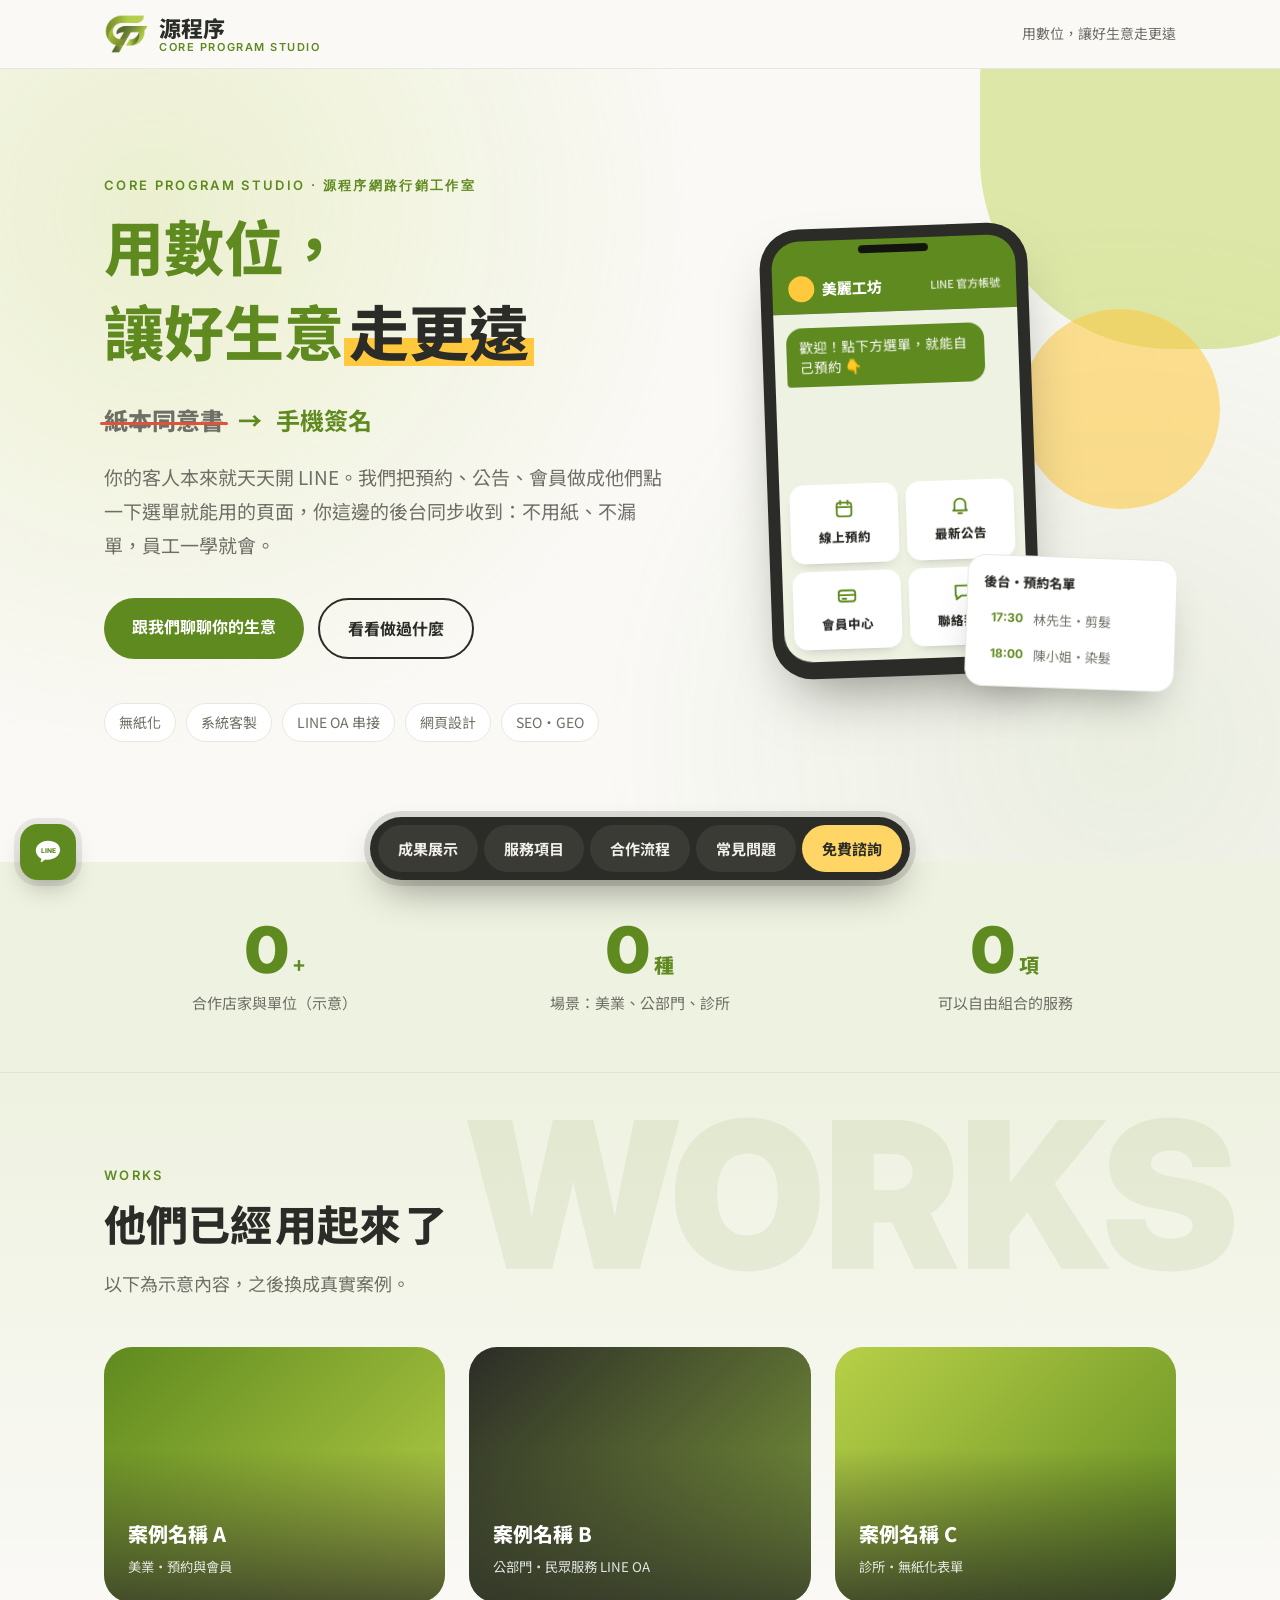
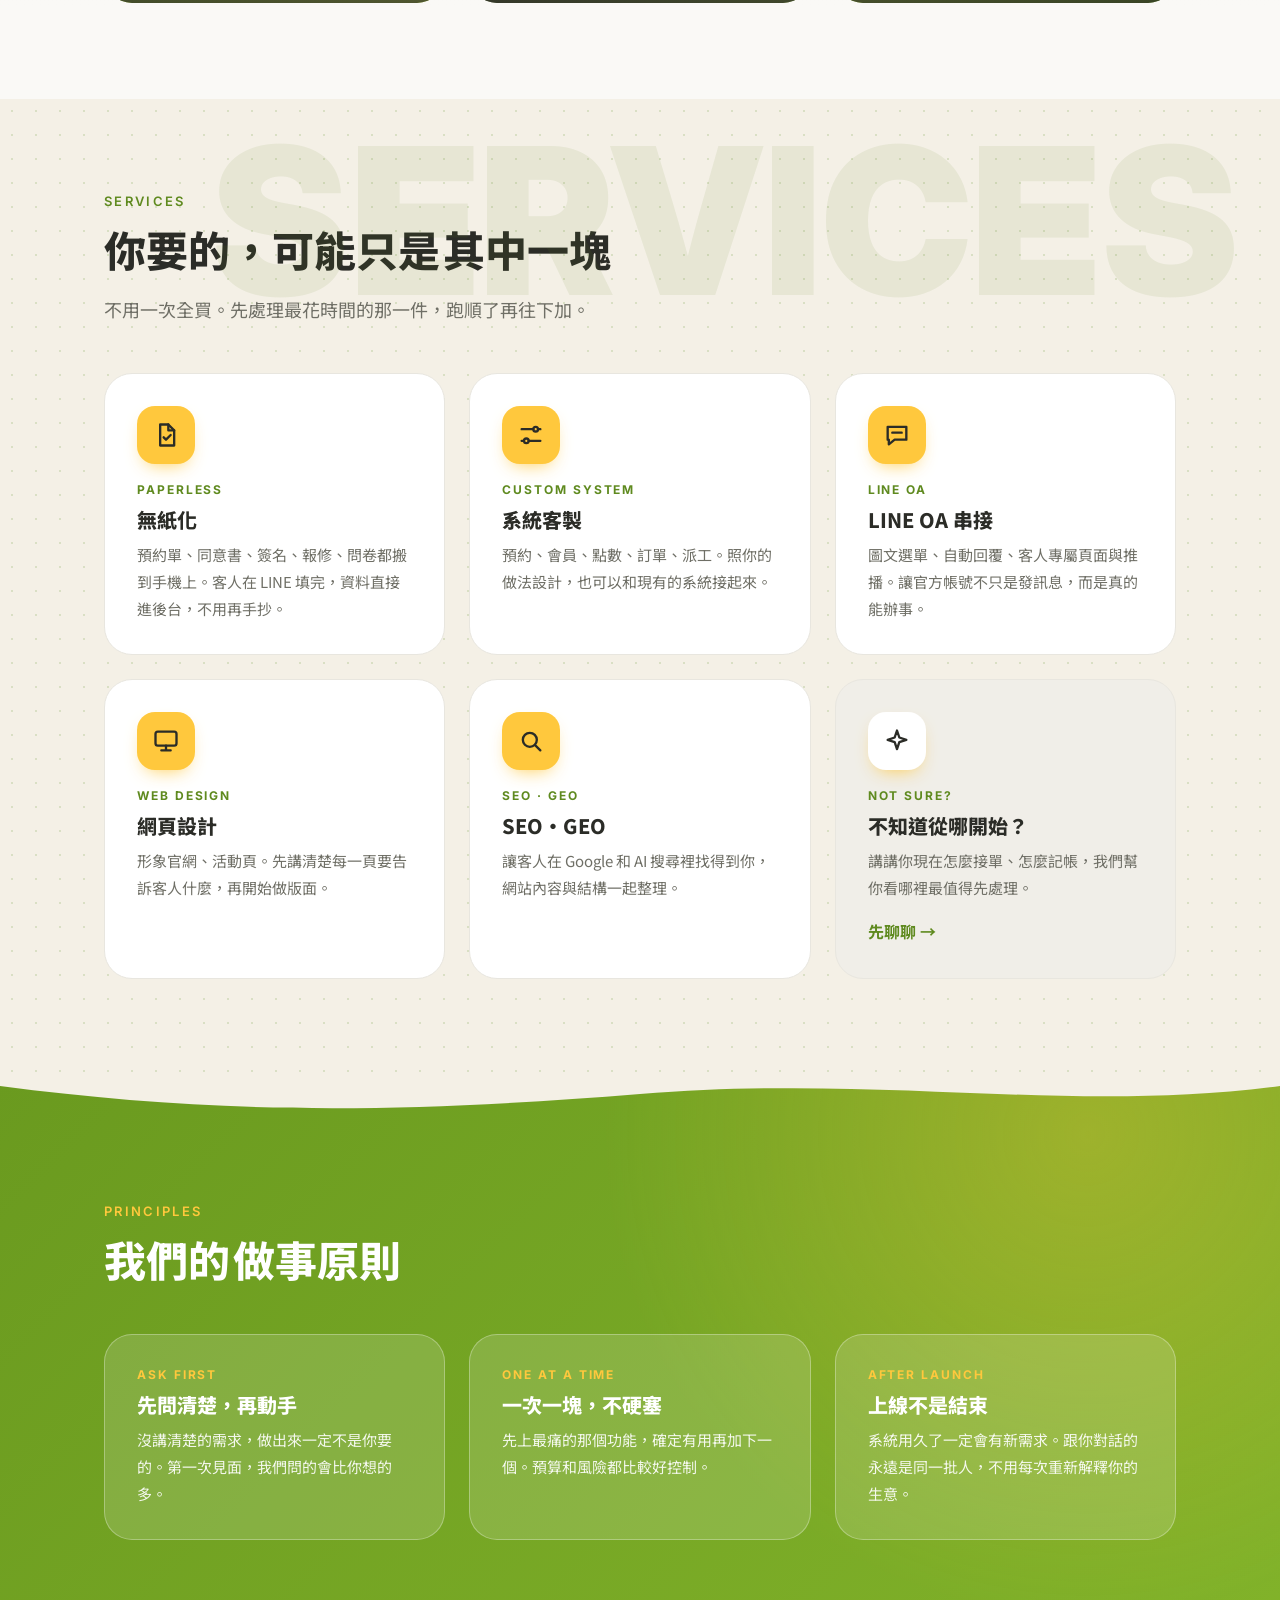
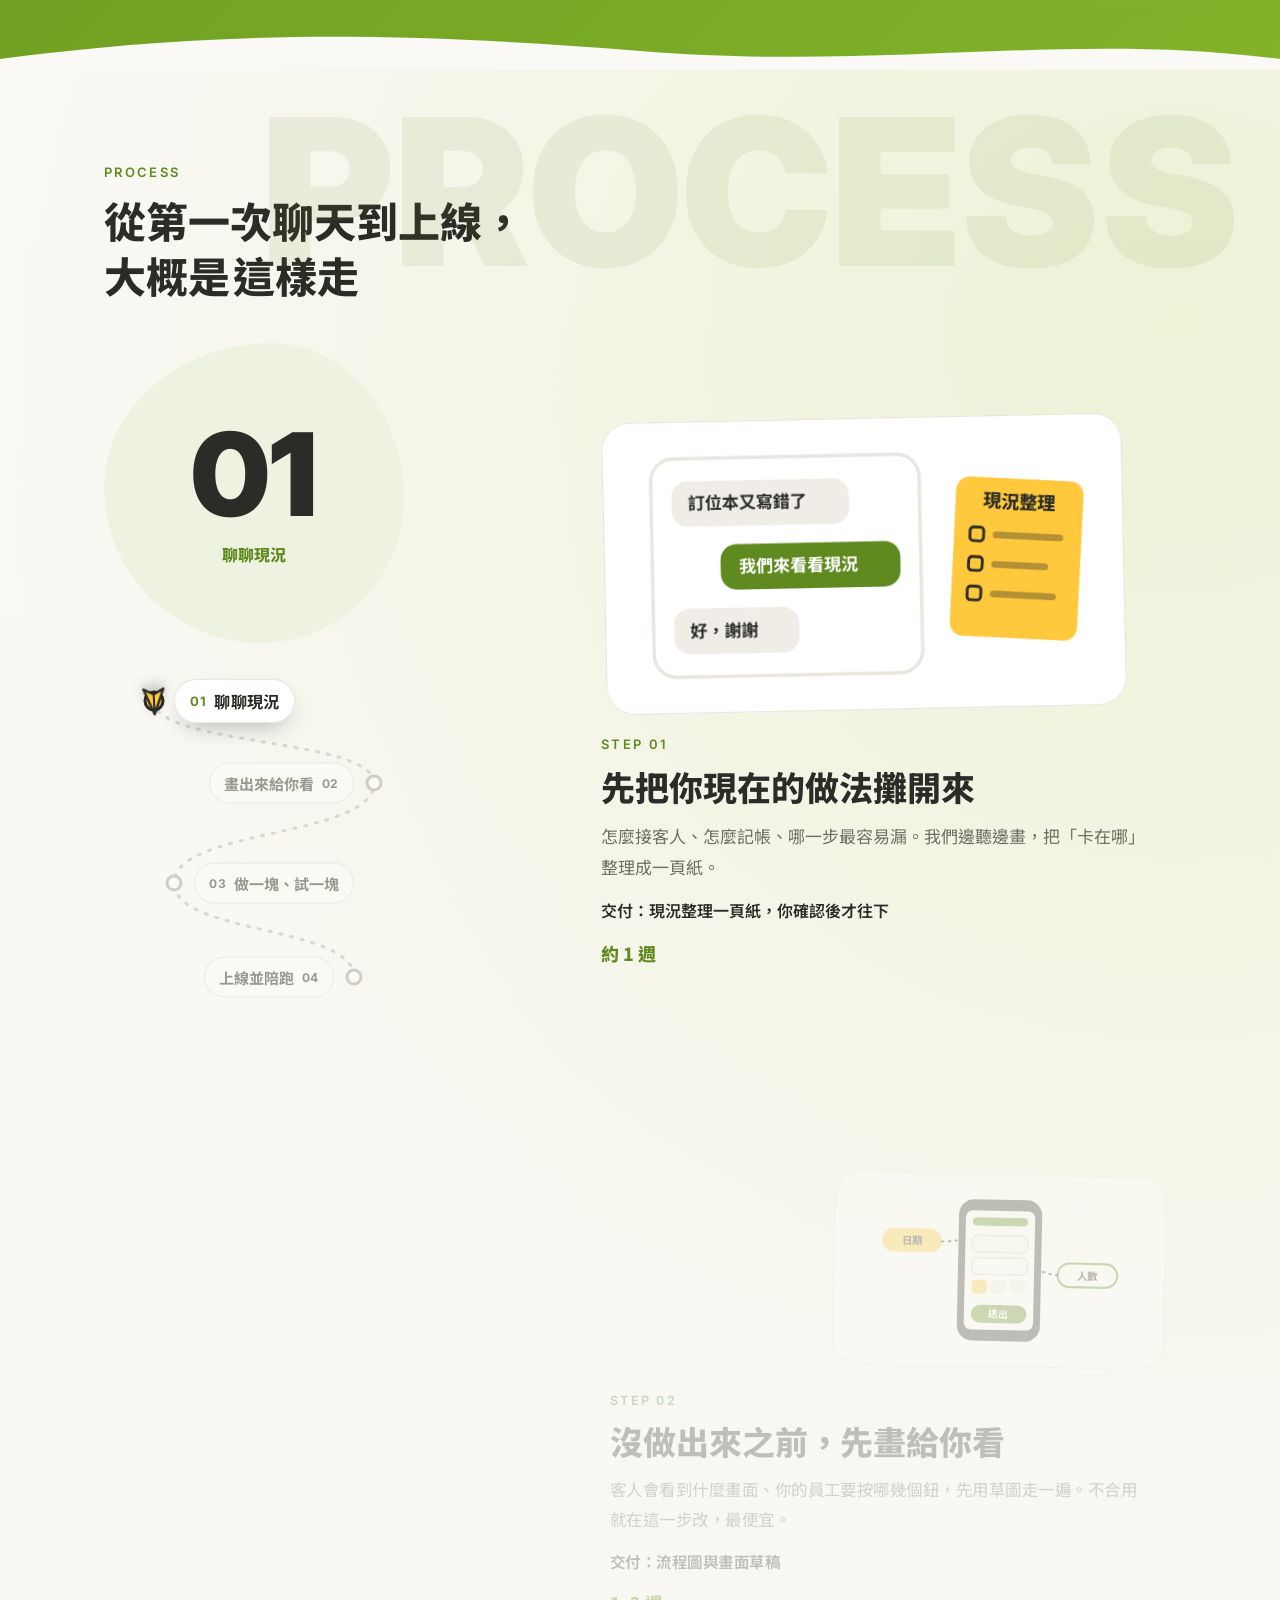
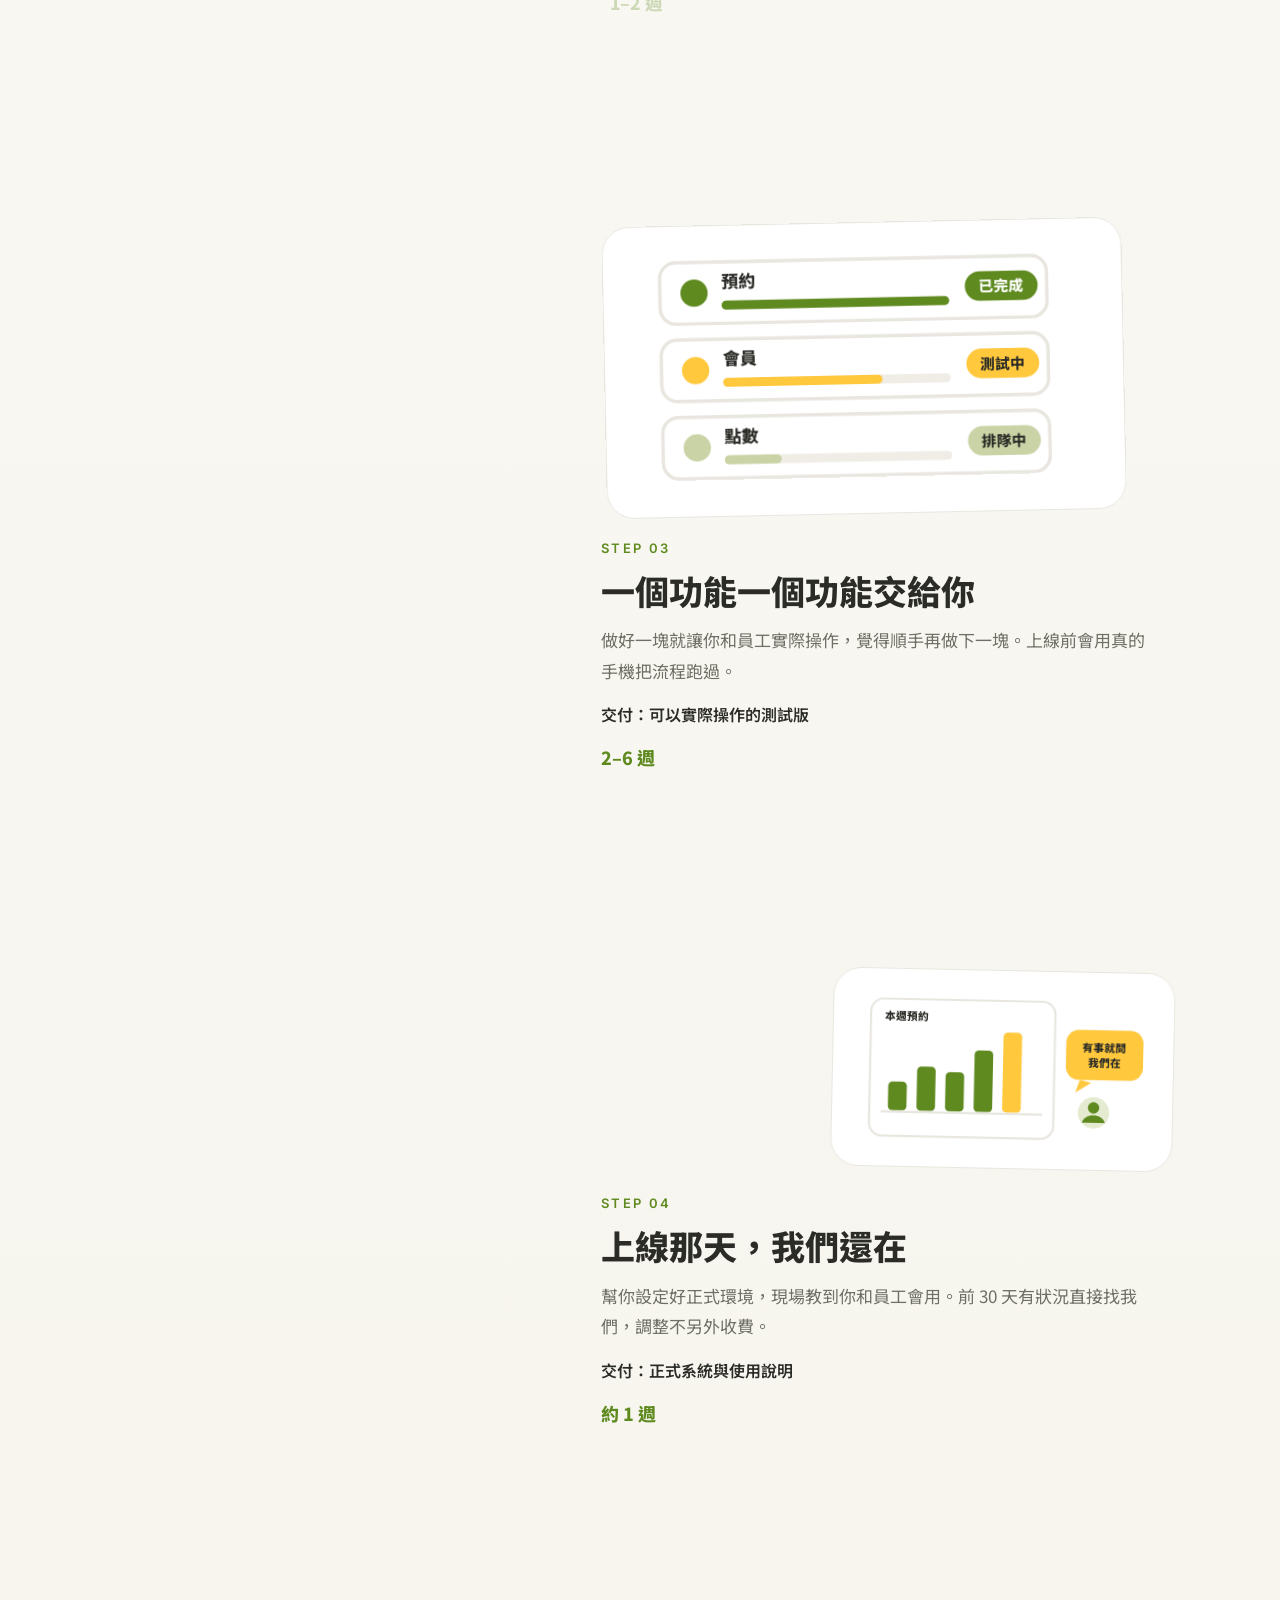
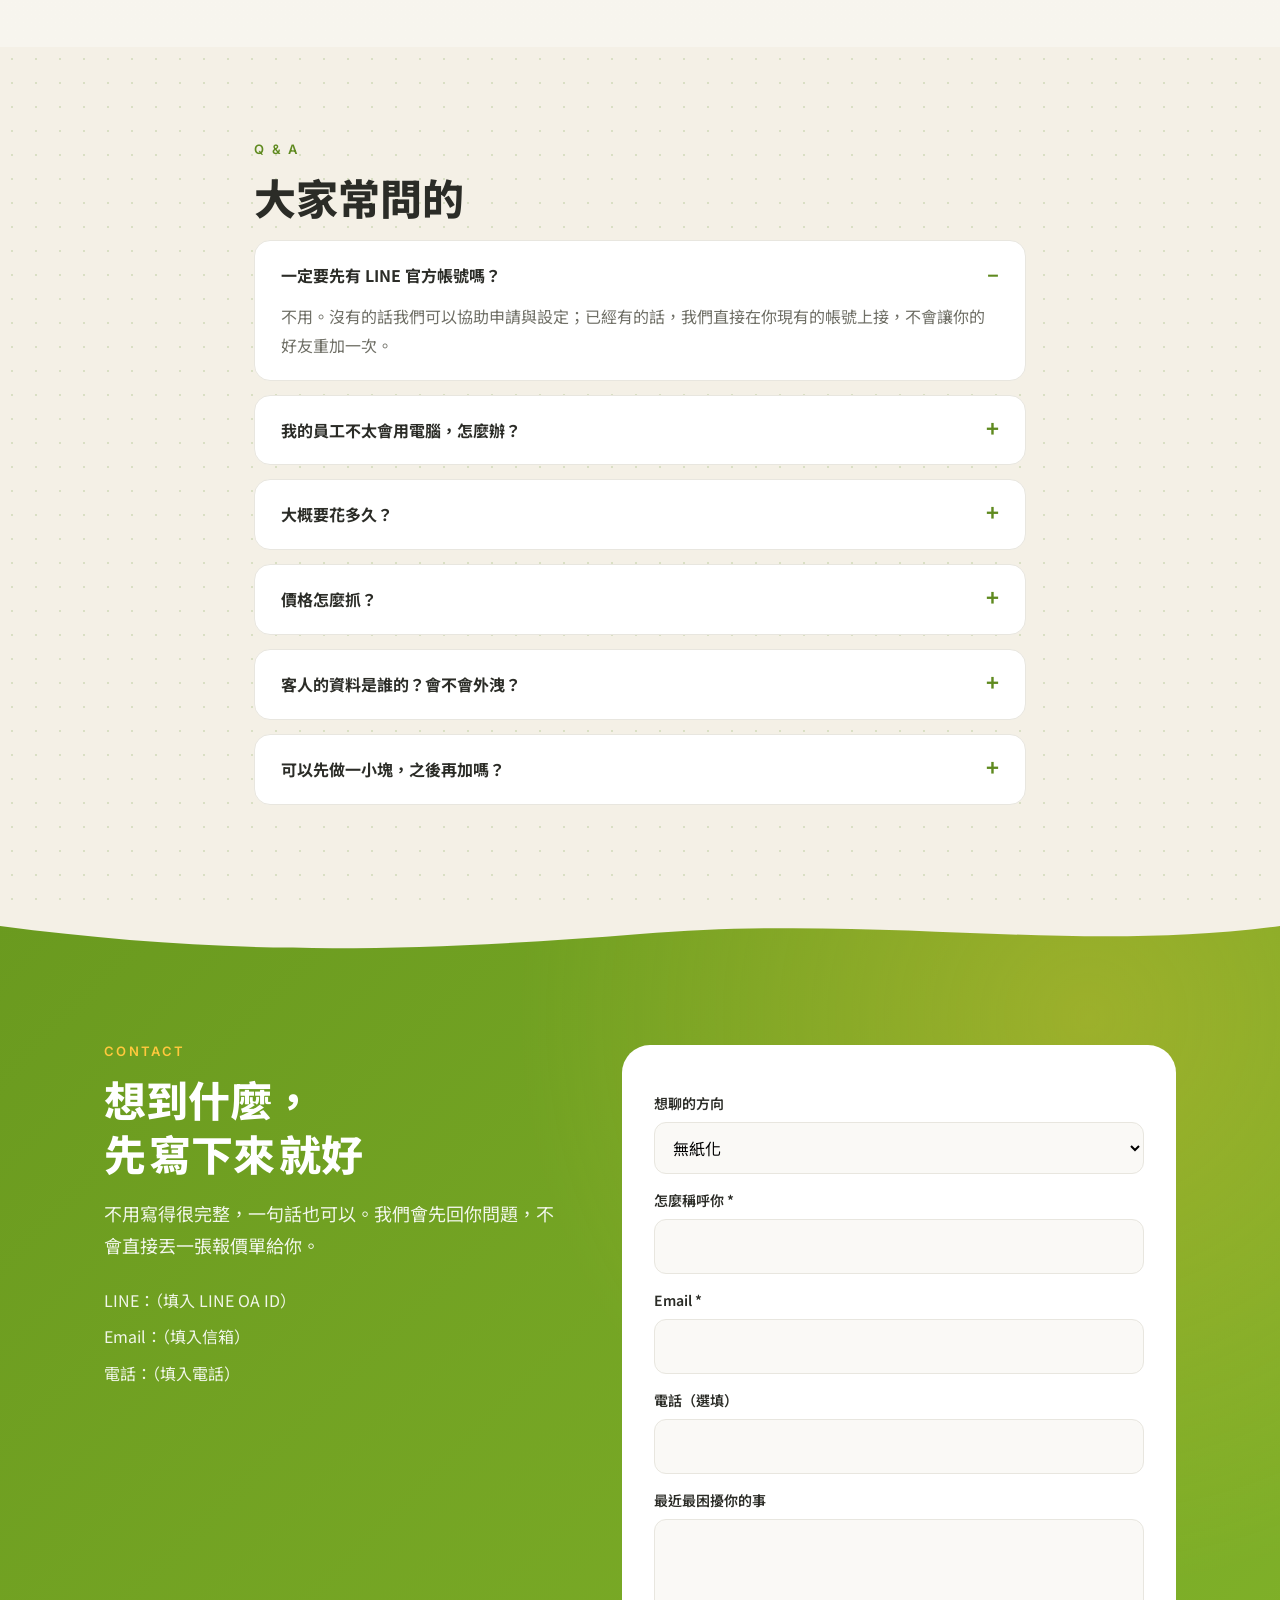
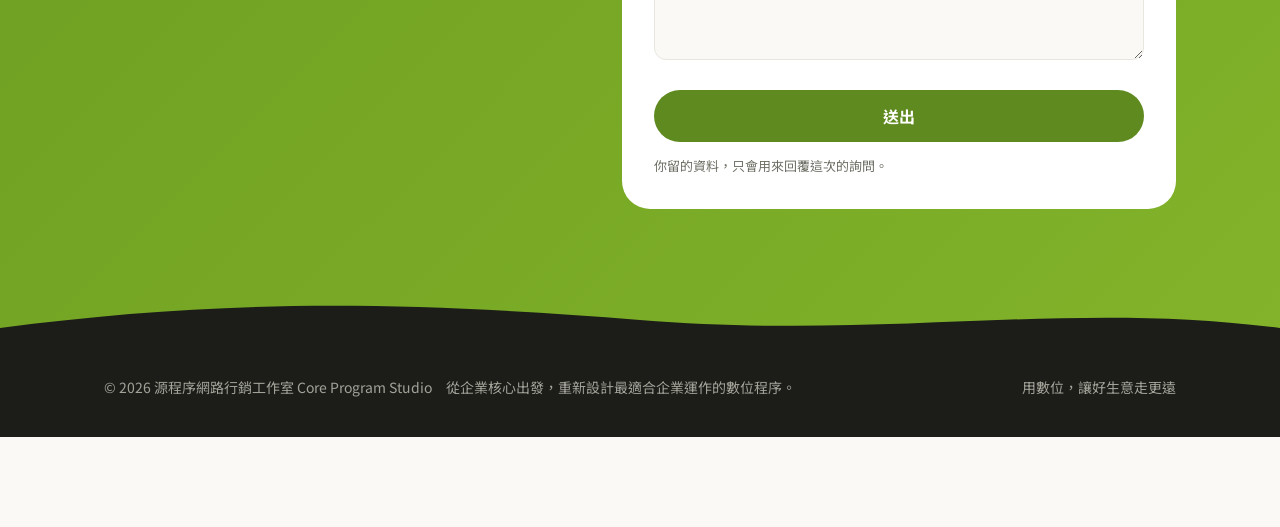
==== commit 5d583e60: "修正手機版首頁：演示的後台卡片移到手機下方、小標不在詞中斷行；CSS/JS 加版本參數避免舊快取 Co-Authored-By: Claude Sonnet 5.5 <noreply@anthropi" ====
--- a/index.html
+++ b/index.html
@@ -9,7 +9,7 @@
 <meta name="description" content="源程序工作室：無紙化、系統客製、LINE OA 串接、網頁設計、SEO・GEO。先理解你的生意，再決定做哪些功能。">
 <link rel="preconnect" href="https://fonts.googleapis.com">
 <link href="https://fonts.googleapis.com/css2?family=Inter:wght@600;700;900&family=Noto+Sans+TC:wght@400;500;700;800&display=swap" rel="stylesheet">
-<link rel="stylesheet" href="style.css">
+<link rel="stylesheet" href="style.css?v=202610011708">
 </head>
 <body>
 
@@ -28,7 +28,7 @@
   <div class="blob b1"></div><div class="blob b2"></div>
   <div class="wrap hero-grid">
     <div class="hero-copy">
-    <div class="eyebrow">Core Program Studio · 源程序網路行銷工作室</div>
+    <div class="eyebrow"><span class="nw">Core Program Studio</span> · <span class="nw">源程序網路行銷工作室</span></div>
     <h1><span class="line"><span>用數位，</span></span><span class="line accent"><span>讓好生意<span class="hl">走更遠</span></span></span></h1>
     <div class="swapline" aria-hidden="true"><span class="swap-from"><s id="swOld">紙本預約單</s></span><i>→</i><b id="swNew">LINE 預約</b></div>
     <p>你的客人本來就天天開 LINE。我們把預約、公告、會員做成他們點一下選單就能用的頁面，你這邊的後台同步收到：不用紙、不漏單，員工一學就會。</p>
@@ -206,6 +206,6 @@
 
 <a class="fab top-fab" href="#top" aria-label="回到頂端">↑</a>
 
-<script src="main.js"></script>
+<script src="main.js?v=202610011708"></script>
 </body>
 </html>
--- a/style.css
+++ b/style.css
@@ -423,3 +423,23 @@
 .tap.show{opacity:1}
 .tap.press{animation:tapRipple .5s ease-out}
 @keyframes tapRipple{0%{transform:scale(1);box-shadow:0 0 0 0 rgba(255,200,61,.7)}40%{transform:scale(.7)}100%{transform:scale(1);box-shadow:0 0 0 16px rgba(255,200,61,0)}}
+
+/* ===== 手機版浮動選單：整排貼底、四個按鈕等寬、兩顆圓鈕移到選單上方 ===== */
+@media(max-width:860px){
+  .dock{left:12px;right:12px;bottom:calc(12px + env(safe-area-inset-bottom));transform:none;max-width:none;width:auto;overflow:visible;gap:4px;padding:6px;justify-content:space-between}
+  .dock a{flex:1;text-align:center;padding:10px 2px;font-size:13px}
+  .dock a:nth-child(3){display:block}
+  .dock a:nth-child(4){display:none}
+  .fab{bottom:calc(76px + env(safe-area-inset-bottom));width:46px;height:46px}
+  .line-fab{left:14px}
+  .top-fab{right:14px}
+  body{padding-bottom:110px}
+}
+
+/* 手機：演示的後台卡片放到手機下方，不再蓋住預約按鈕；小標不在詞中斷行 */
+.nw{white-space:nowrap}
+@media(max-width:860px){
+  .hero-demo{height:auto;display:flex;flex-direction:column;align-items:center;gap:18px;margin:30px auto 0}
+  .phone{position:relative;left:auto;top:auto;flex:none}
+  .admin{position:relative;right:auto;bottom:auto;width:268px;transform:none;flex:none}
+}
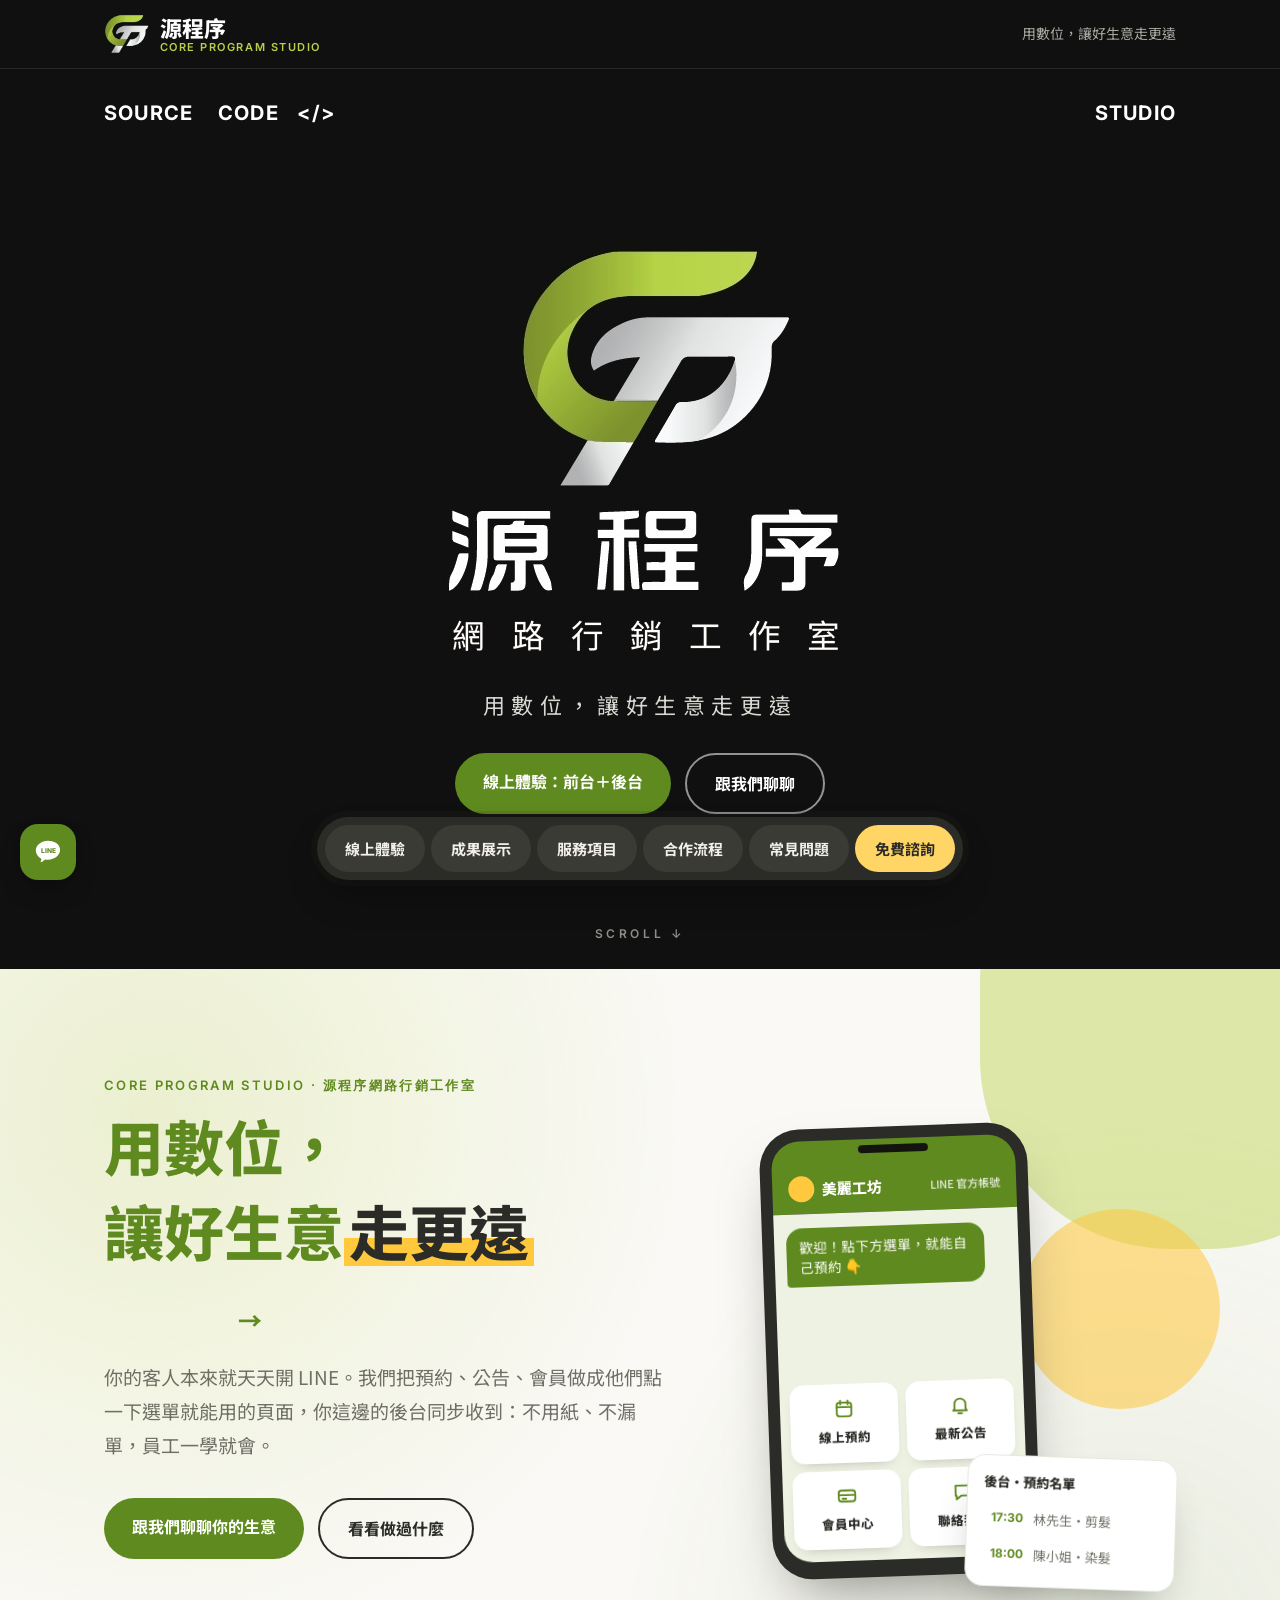
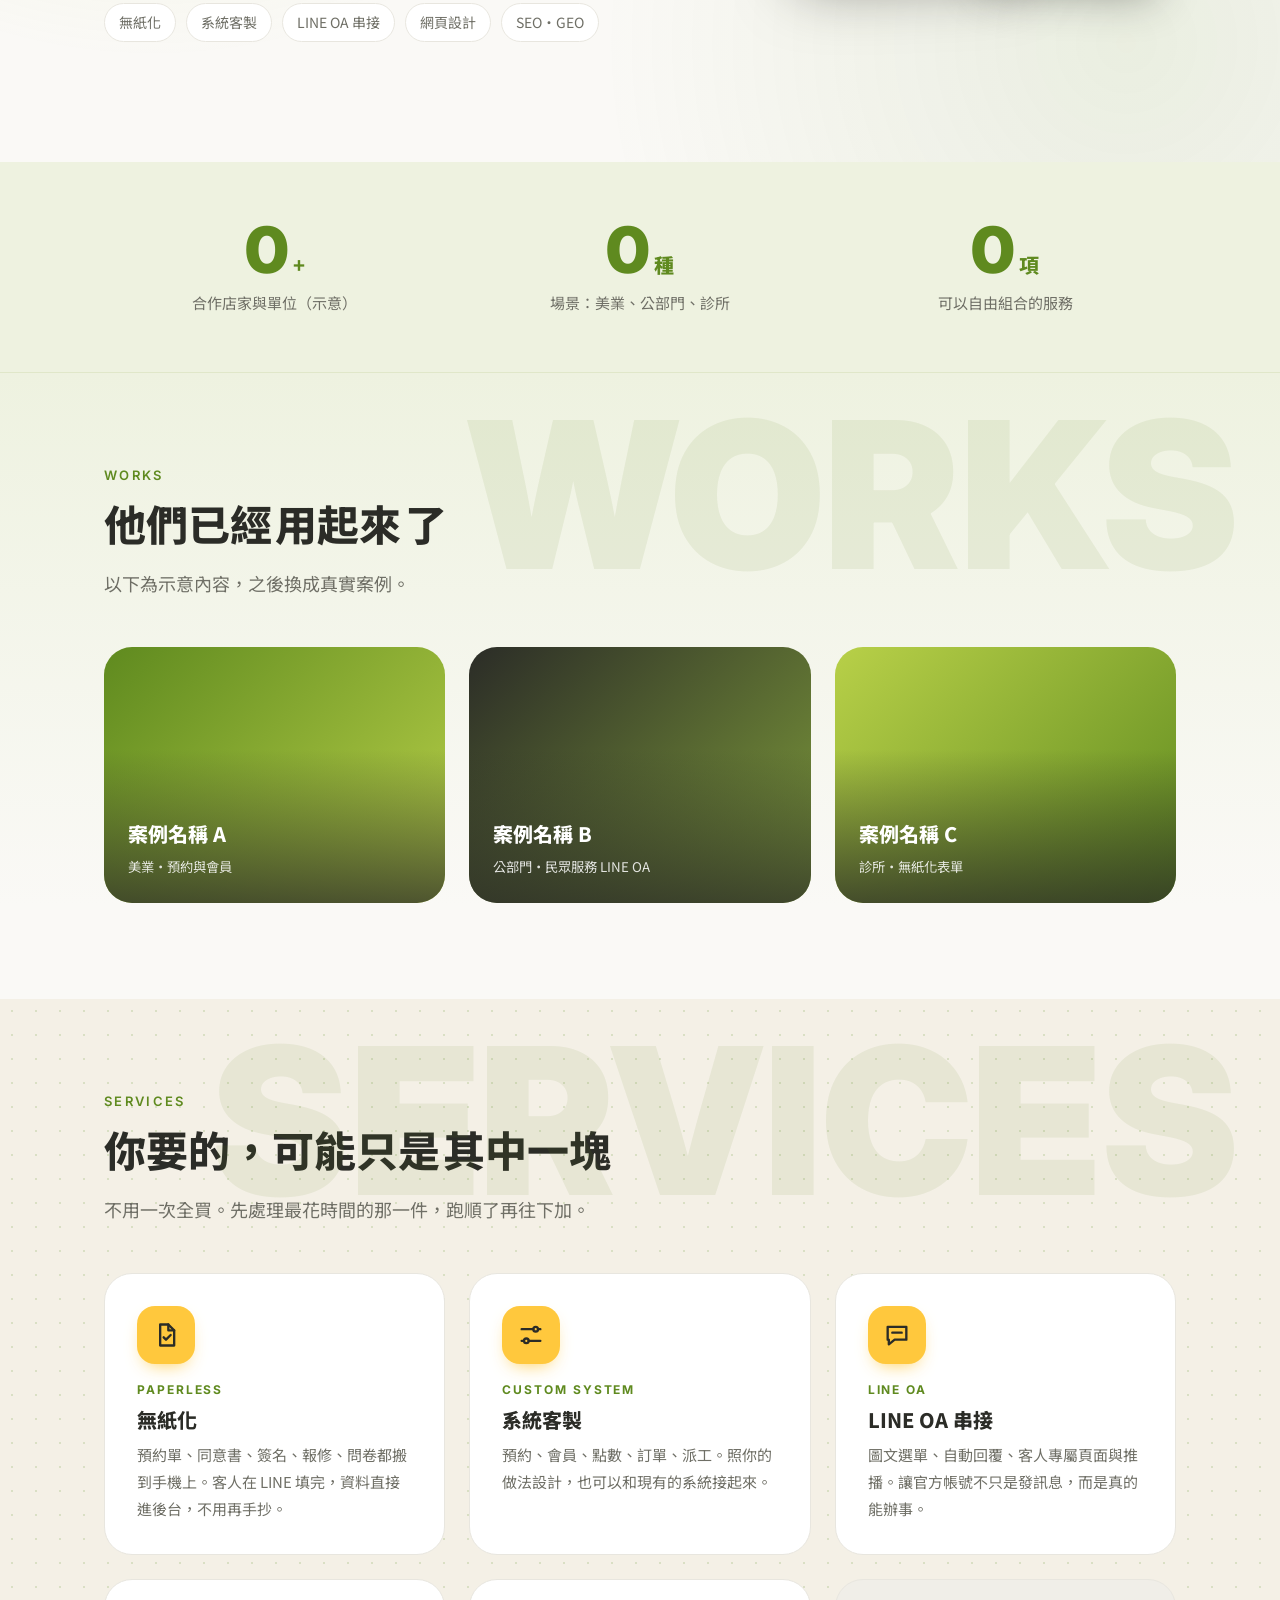
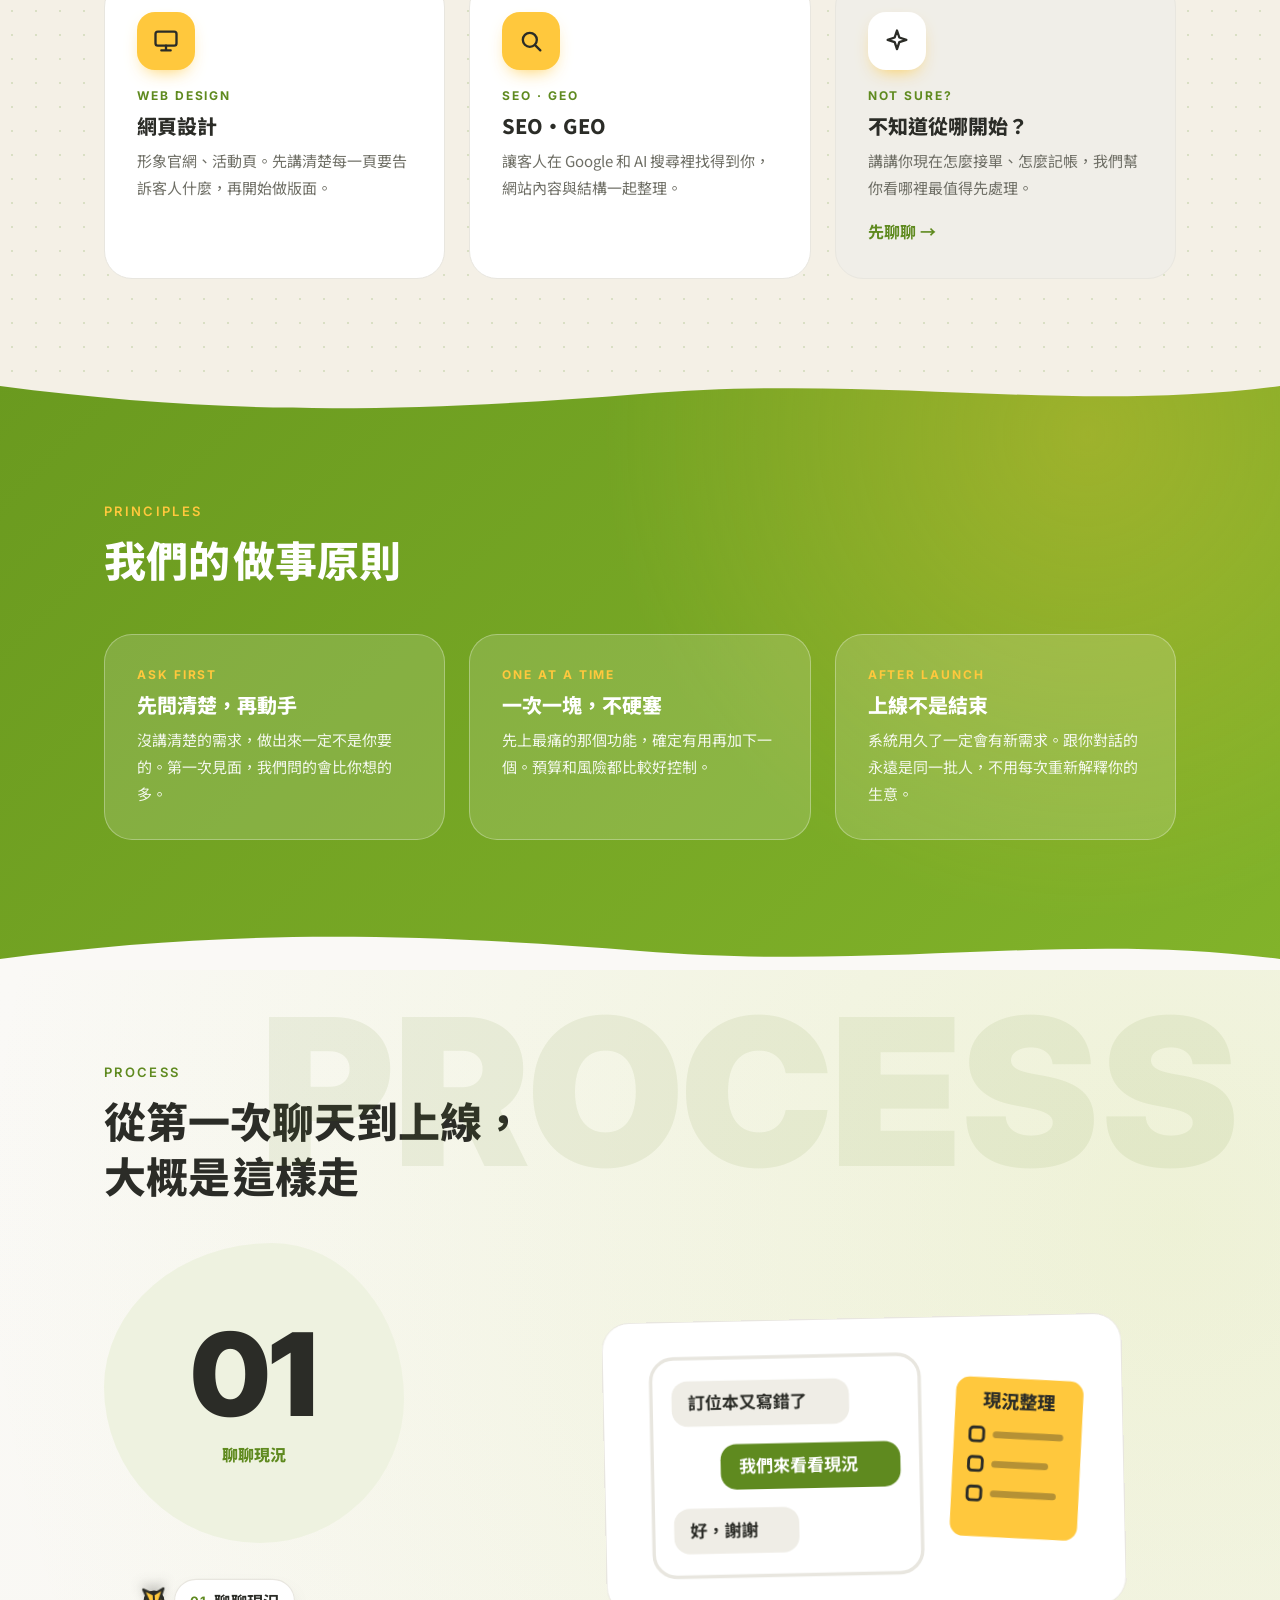
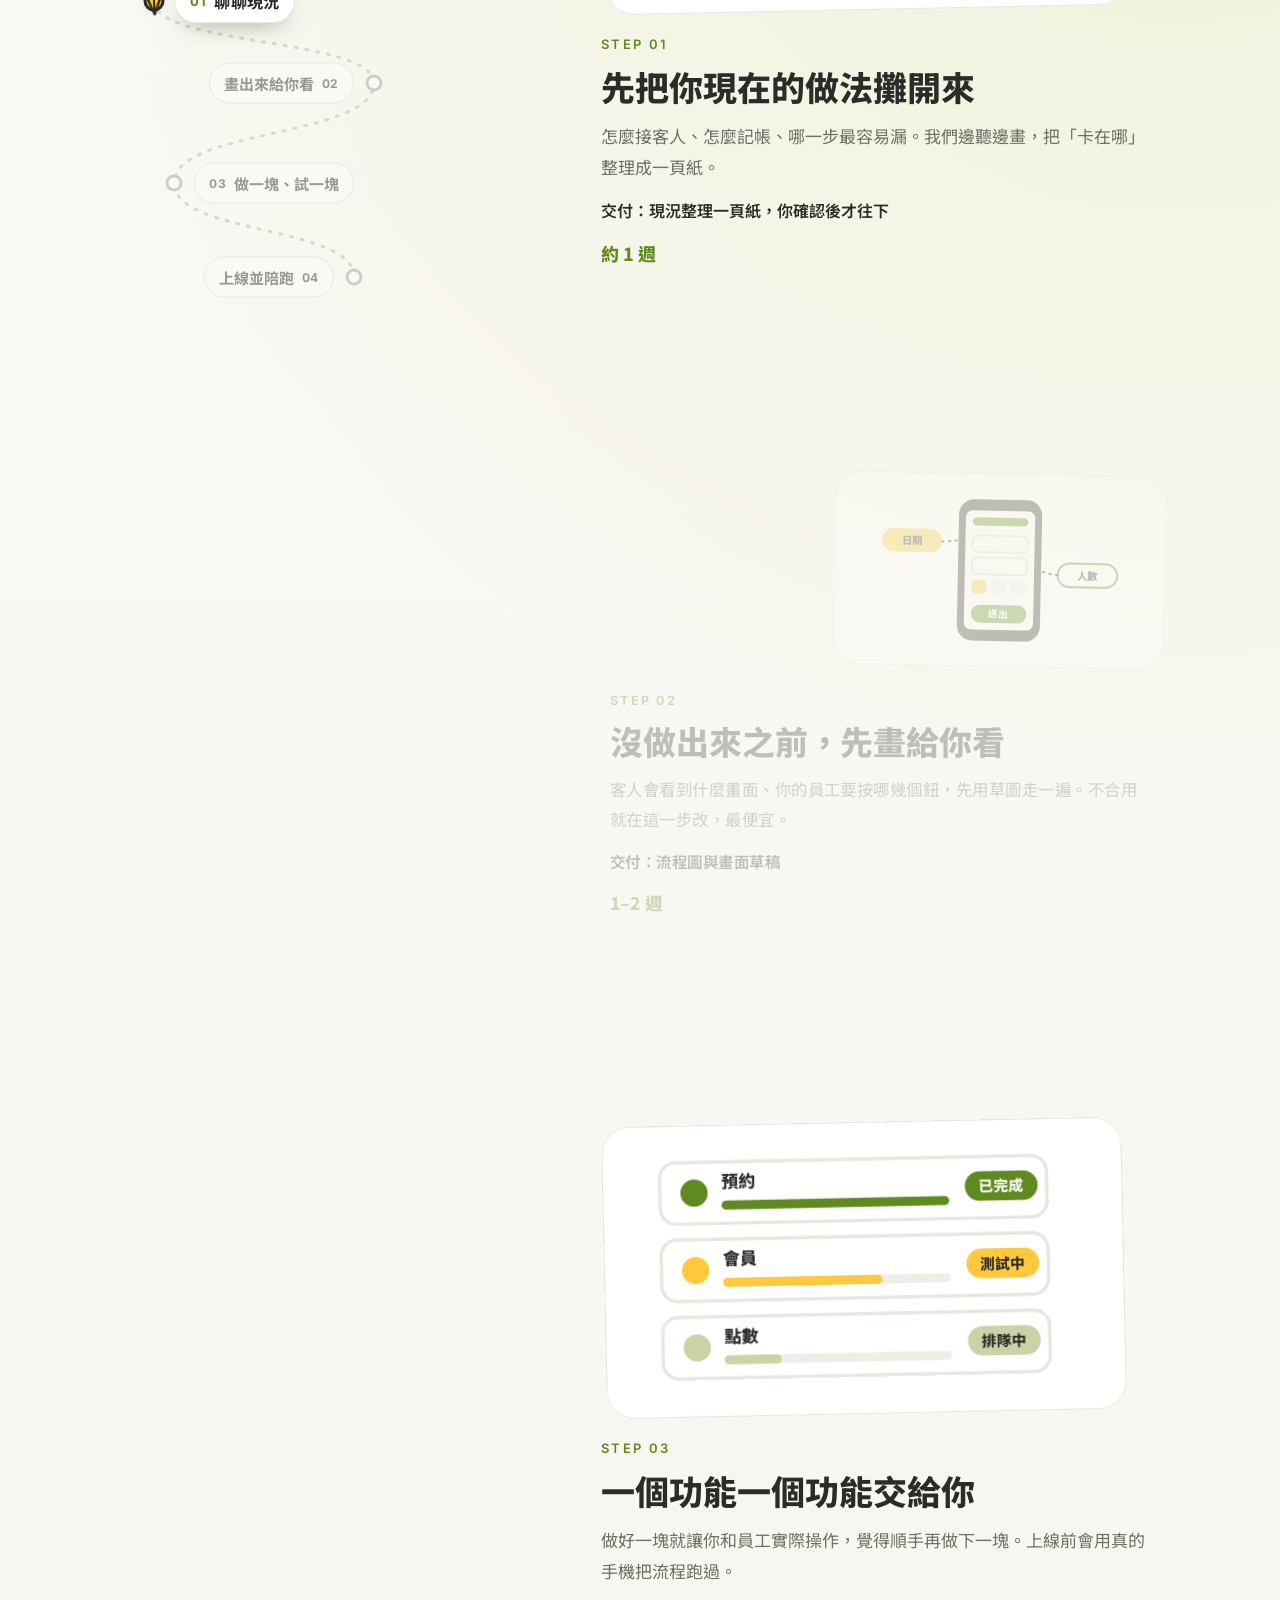
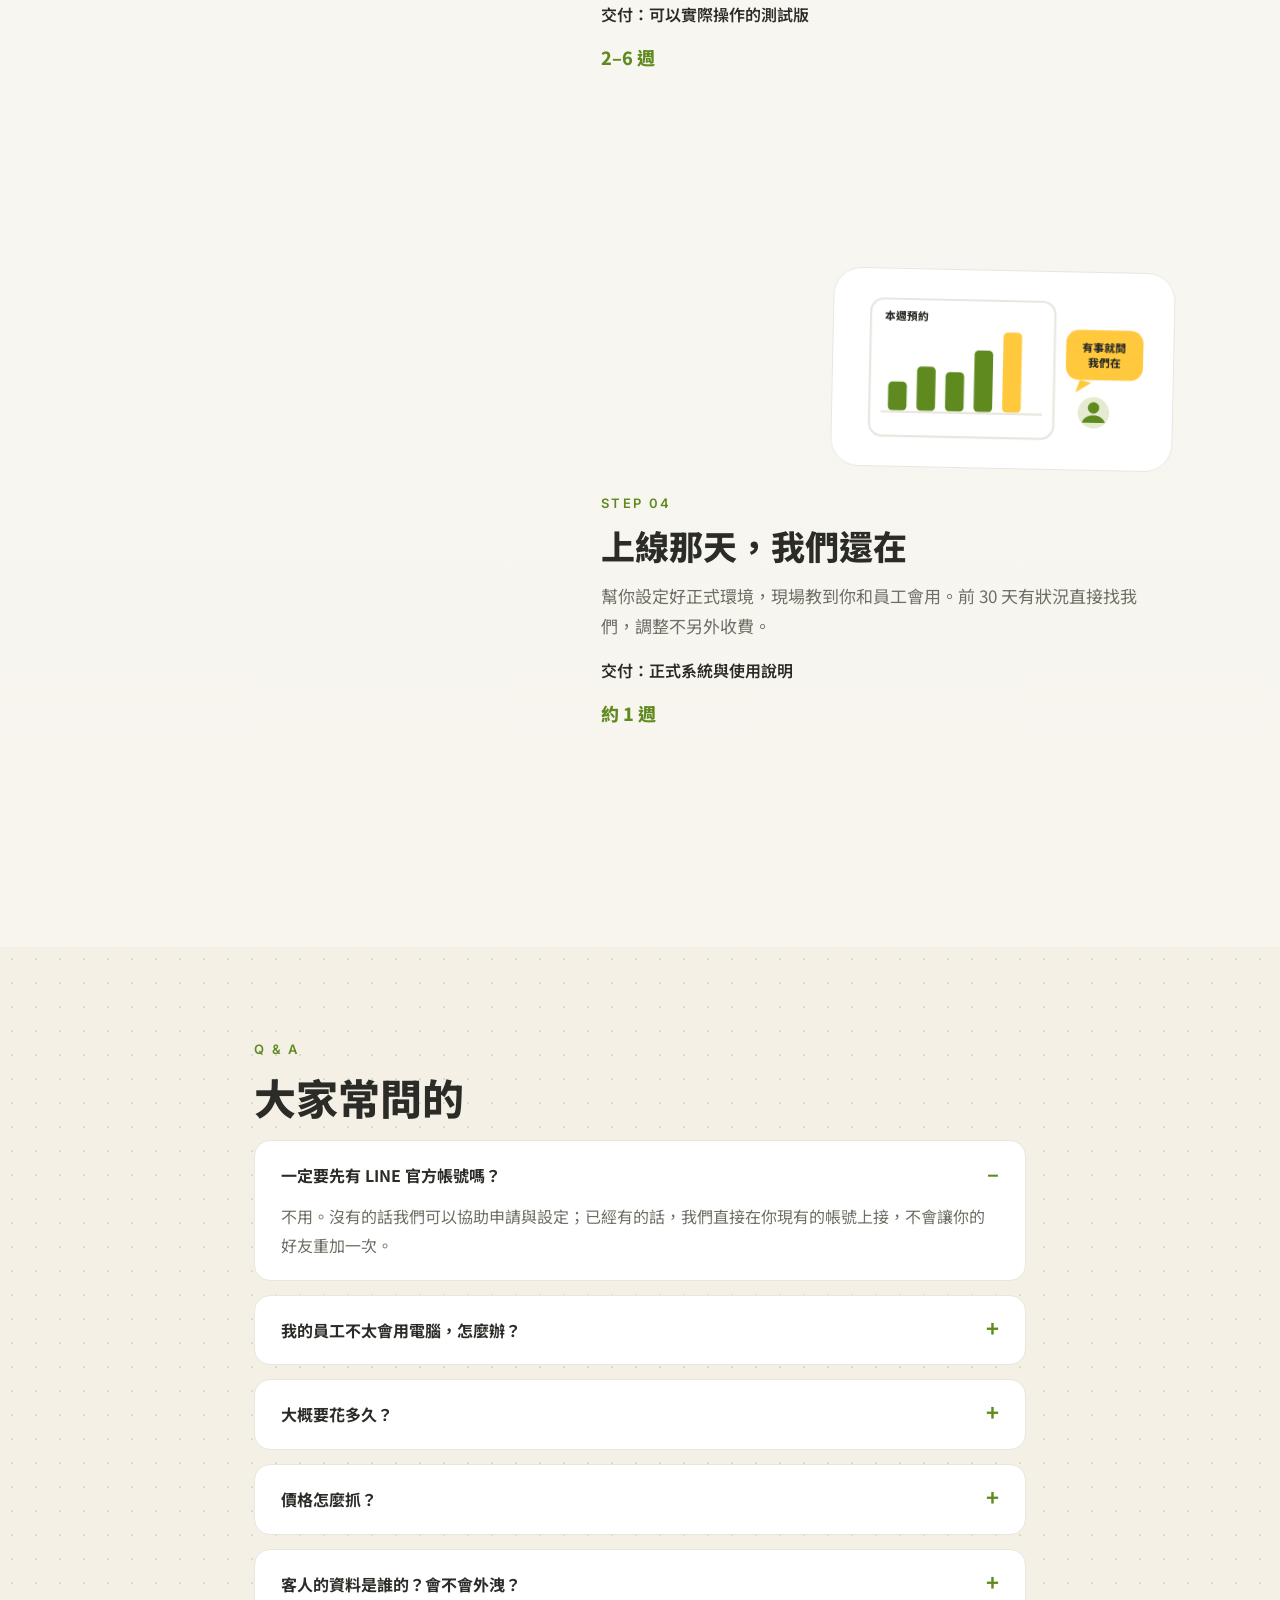
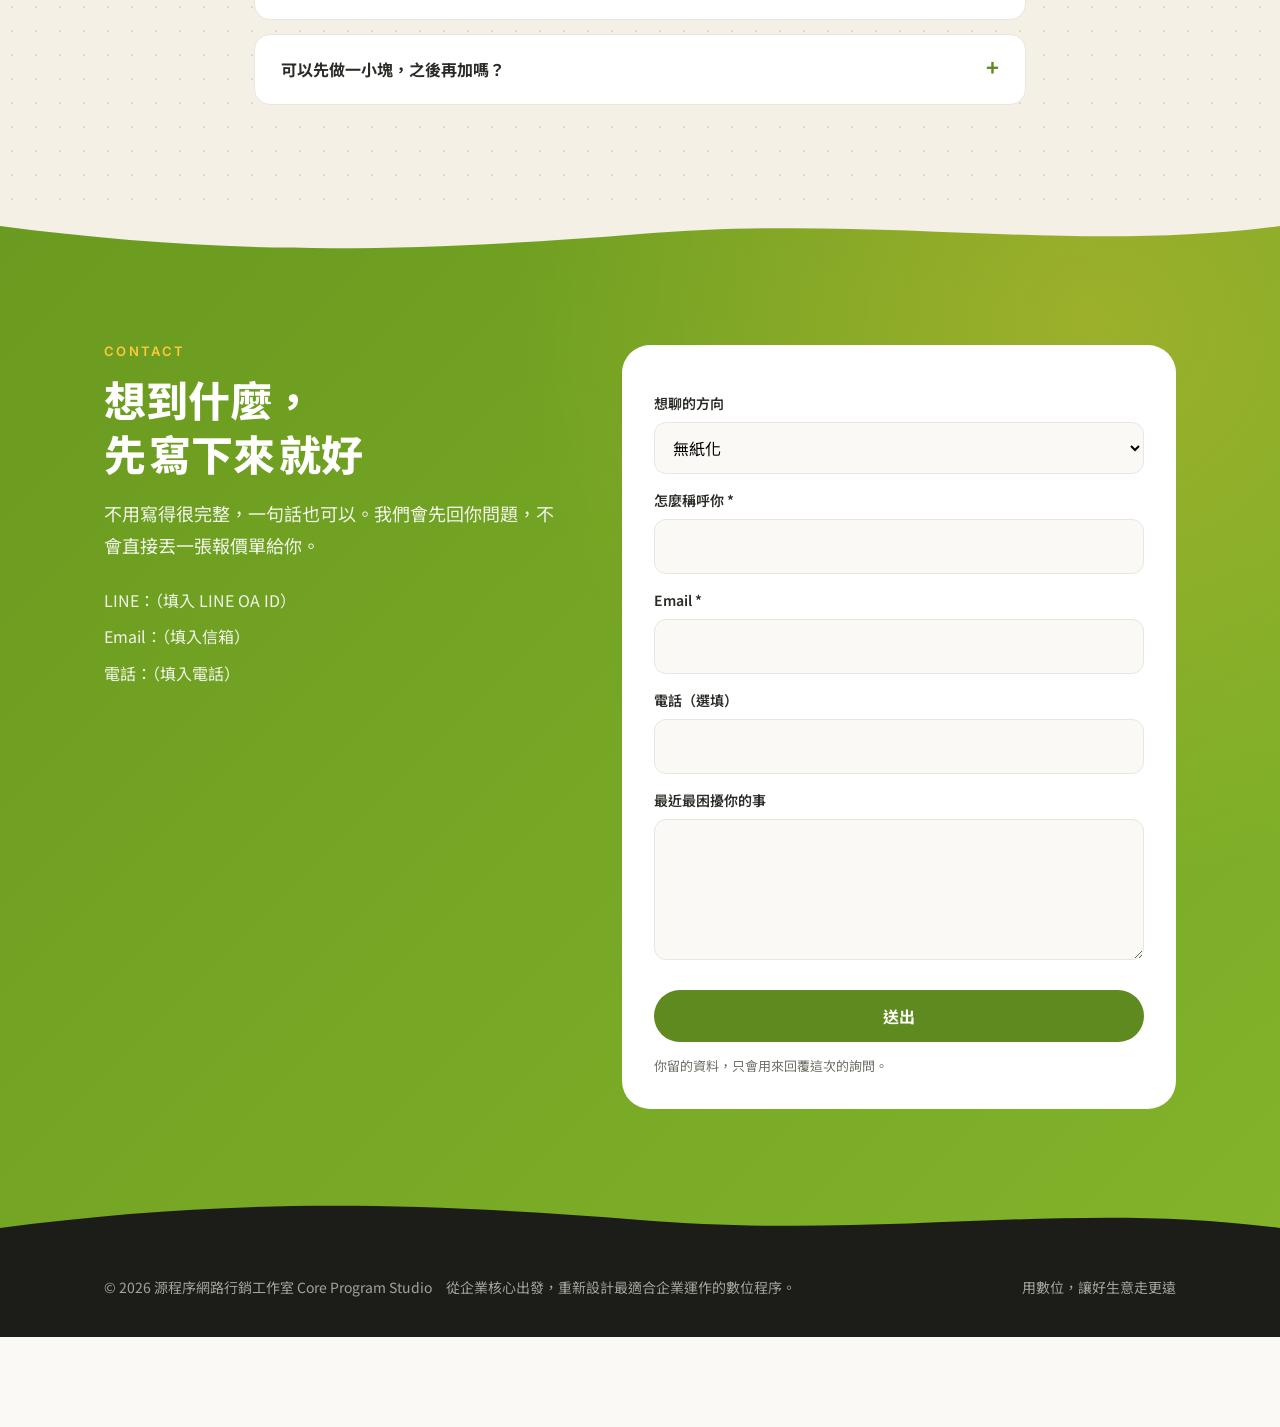
==== commit 0177e964: "官網：深色品牌首屏；新增線上體驗（前台＋後台假資料互動示範，給業務展示用）" ====
--- a/index.html
+++ b/index.html
@@ -9,14 +9,14 @@
 <meta name="description" content="源程序工作室：無紙化、系統客製、LINE OA 串接、網頁設計、SEO・GEO。先理解你的生意，再決定做哪些功能。">
 <link rel="preconnect" href="https://fonts.googleapis.com">
 <link href="https://fonts.googleapis.com/css2?family=Inter:wght@600;700;900&family=Noto+Sans+TC:wght@400;500;700;800&display=swap" rel="stylesheet">
-<link rel="stylesheet" href="style.css?v=202610011708">
+<link rel="stylesheet" href="style.css?v=202610021800">
 </head>
 <body>
 
 <header>
   <div class="wrap nav">
     <a href="#top" class="brand">
-      <img src="assets/logo-mark.png" alt="源程序標誌" height="40">
+      <img src="assets/logo-mark-dark.jpg" alt="源程序標誌" height="40">
       <span class="brand-text">源程序<small>Core Program Studio</small></span>
     </a>
     <span class="tagline">用數位，讓好生意走更遠</span>
@@ -24,7 +24,20 @@
 </header>
 
 <main id="top">
-<section class="hero">
+<section class="brand-hero" aria-label="源程序網路行銷工作室">
+  <div class="bh-bar wrap"><span>SOURCE&nbsp;&nbsp;&nbsp;&nbsp;CODE&nbsp;&nbsp;&nbsp;&lt;/&gt;</span><span>STUDIO</span></div>
+  <div class="bh-center">
+    <img src="assets/brand-dark.jpg" alt="源程序 網路行銷工作室" width="460" height="460">
+    <p class="bh-line">用數位，讓好生意走更遠</p>
+    <div class="bh-cta">
+      <a href="demo.html" class="btn">線上體驗：前台＋後台</a>
+      <a href="#contact" class="btn ghost-light">跟我們聊聊</a>
+    </div>
+  </div>
+  <a class="bh-scroll" href="#intro" aria-label="往下看">SCROLL ↓</a>
+</section>
+
+<section class="hero" id="intro">
   <div class="blob b1"></div><div class="blob b2"></div>
   <div class="wrap hero-grid">
     <div class="hero-copy">
@@ -197,6 +210,7 @@
 <a class="fab line-fab" href="#contact" aria-label="LINE 諮詢"><span class="bubble">有問題嗎？點我聊聊 👋</span><svg width="30" height="30" viewBox="0 0 32 32"><path d="M16 4C8.8 4 3 8.7 3 14.5c0 3.7 2.4 7 6 8.9-.2.8-.7 2.600-.8 3 0 0 0 .3.2.4.2.1.4 0 .4 0 .6-.1 3.700-2.400 4.300-2.800.9.1 1.800.2 2.800.2 7.200 0 13-4.700 13-10.500S23.200 4 16 4z" fill="#fff"/><text x="16" y="17.500" font-size="7" font-weight="800" text-anchor="middle" fill="#5f8a1f" font-family="Inter,sans-serif">LINE</text></svg></a>
 
 <nav class="dock" aria-label="快速選單">
+  <a href="demo.html">線上體驗</a>
   <a href="#works" data-spy="works">成果展示</a>
   <a href="#services" data-spy="services">服務項目</a>
   <a href="#process" data-spy="process">合作流程</a>
@@ -206,6 +220,6 @@
 
 <a class="fab top-fab" href="#top" aria-label="回到頂端">↑</a>
 
-<script src="main.js?v=202610011708"></script>
+<script src="main.js?v=202610021800"></script>
 </body>
 </html>
--- a/style.css
+++ b/style.css
@@ -443,3 +443,24 @@
   .phone{position:relative;left:auto;top:auto;flex:none}
   .admin{position:relative;right:auto;bottom:auto;width:268px;transform:none;flex:none}
 }
+
+
+/* 品牌首屏：深色底、置中標誌，靠攏 SOURCE CODE </> STUDIO 的方向 */
+.brand-hero{min-height:100svh;background:#101010;color:#fff;display:flex;flex-direction:column;padding:0;overflow:hidden}
+.bh-bar{display:flex;justify-content:space-between;width:100%;padding-top:34px;font:700 clamp(13px,1.6vw,20px)/1 "Inter",system-ui,sans-serif;letter-spacing:.06em}
+.bh-center{flex:1;display:flex;flex-direction:column;align-items:center;justify-content:center;text-align:center;padding:24px 24px 40px}
+.bh-center img{width:min(460px,78vw);height:auto;animation:fade 1.1s ease both}
+.bh-line{margin:6px 0 28px;font-size:clamp(16px,2.2vw,22px);letter-spacing:.3em;color:#d9d9d4;animation:fade 1.1s .35s ease both}
+.bh-cta{display:flex;gap:14px;flex-wrap:wrap;justify-content:center;animation:fade 1.1s .6s ease both}
+.btn.ghost-light{background:transparent;color:#fff;border:2px solid rgba(255,255,255,.55)}
+.btn.ghost-light:hover{background:#fff;color:#101010}
+.bh-scroll{align-self:center;padding:0 0 28px;font:600 12px "Inter",sans-serif;letter-spacing:.3em;color:#8d8d86}
+.bh-scroll:hover{color:#fff}
+@media (prefers-reduced-motion:reduce){.bh-center img,.bh-line,.bh-cta{animation:none}}
+
+/* 頁首配合深色首屏 */
+header{background:#101010;border-bottom:1px solid #262624}
+header .brand{color:#fff}
+header .brand img{mix-blend-mode:normal;background:transparent}
+header .brand-text small{color:#b8d048}
+header .tagline{color:#a9a9a2}
